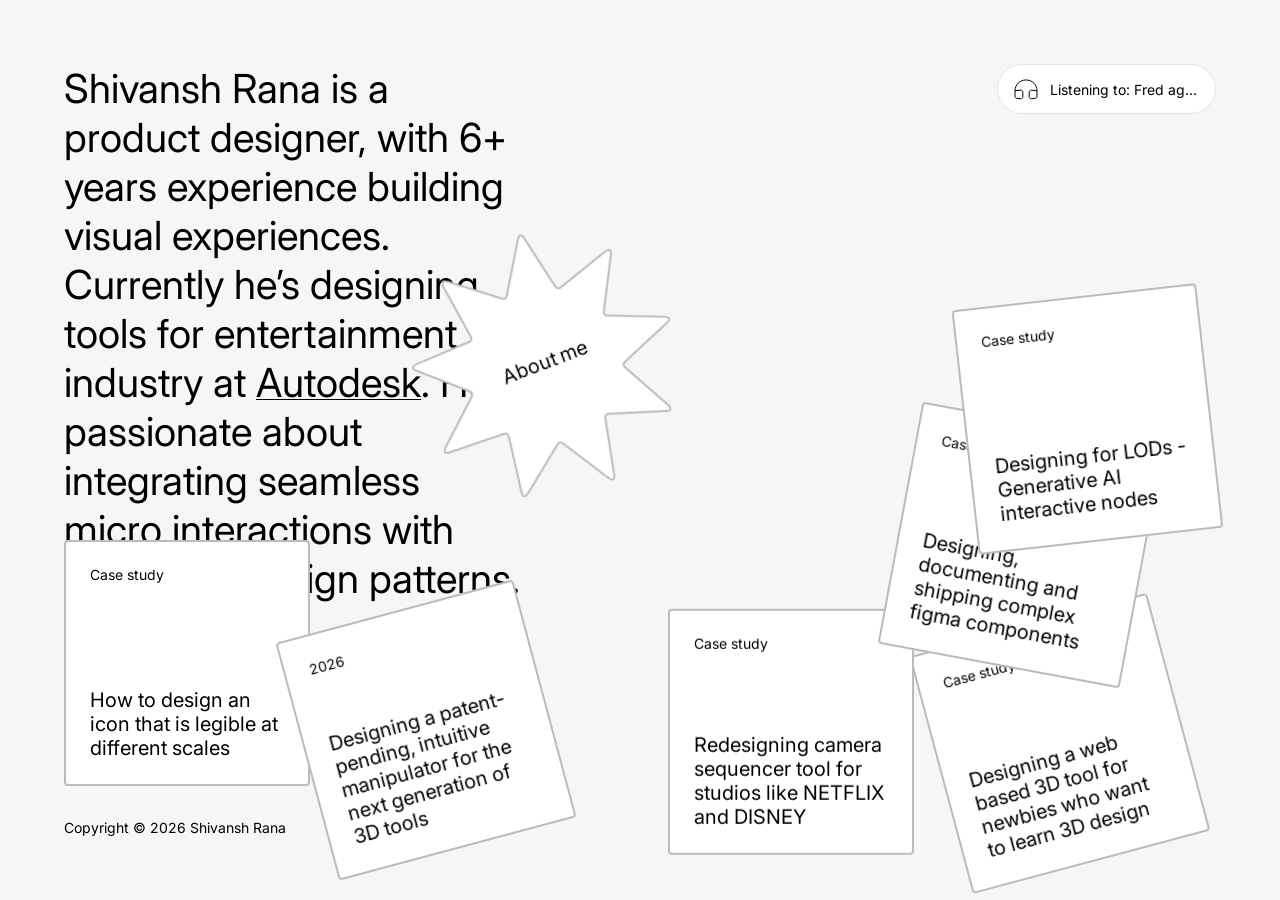
==== index.html @ cd36c35f "Fix About star sticky position and edge clipping on mobile Lock the star at its current coords for t" ====
<!doctype html>
<html lang="en">
  <head>
    <meta charset="UTF-8" />
    <meta
      name="viewport"
      content="width=device-width, initial-scale=1.0, viewport-fit=cover"
    />
    <title>Portfolio</title>
    <link rel="preconnect" href="https://fonts.googleapis.com" />
    <link rel="preconnect" href="https://fonts.gstatic.com" crossorigin />
    <link
      href="https://fonts.googleapis.com/css2?family=Inter:wght@400;500;600;700&display=swap"
      rel="stylesheet"
    />
    <link rel="stylesheet" href="./styles.css?v=103" />
    <link rel="stylesheet" href="./detail.css?v=133" />
    <link rel="stylesheet" href="./about.css?v=97" />
    <script type="importmap">
      {
        "imports": {
          "three": "https://unpkg.com/three@0.170.0/build/three.module.js",
          "three/addons/": "https://unpkg.com/three@0.170.0/examples/jsm/"
        }
      }
    </script>
  </head>
  <body>
    <header
      class="detail__mini-title"
      id="about-mini-title"
      hidden
      aria-hidden="true"
    >
      <div class="detail__mini-title__inner">
        <div class="detail__mini-title__content">
          <div class="detail__header-row">
            <a href="./index.html" class="detail__back" aria-label="Back to portfolio">
              <span class="detail__back-circle" aria-hidden="true"></span>
              <span class="detail__back-arrow" aria-hidden="true">
                <svg
                  width="44"
                  height="44"
                  viewBox="0 0 44 44"
                  fill="none"
                  xmlns="http://www.w3.org/2000/svg"
                  focusable="false"
                >
                  <path
                    d="M35 34H33V12.4141L10.707 34.707L9.29297 33.293L31.5859 11H10V9H35V34Z"
                    fill="currentColor"
                  />
                </svg>
              </span>
            </a>
            <p class="detail__mini-title-text" id="about-mini-title-text">
              Currently dealing with a Boston Terrier • Religiously playing Elden Ring • Trying
              to get jacked • Cooking food and listening to sh*t ton of Fred Again and again and
              again • Recently got off the market 💍 :)
            </p>
          </div>
          <hr class="detail__header-rule" aria-hidden="true" />
        </div>
      </div>
    </header>

    <main class="stage" aria-label="Portfolio landing">
      <div class="scene" data-scale="1">
        <div class="now-playing-pill" aria-label="Listening to Fred again">
          <img
            class="now-playing-pill__icon"
            src="./assets/headphones.svg"
            alt=""
            width="32"
            height="32"
            draggable="false"
          />
          <span class="now-playing-pill__label">Listening to: Fred again</span>
        </div>

        <p class="intro">
          Shivansh Rana is a product designer, with 6+ years experience building visual experiences.
          Currently he’s designing tools for entertainment industry at
          <a href="https://www.autodesk.com" target="_blank" rel="noreferrer">Autodesk</a>. He’s
          passionate about integrating seamless micro interactions with traditional design patterns.
        </p>

        <section class="cards" aria-label="Highlights">
          <article
            class="card card--education sticky"
            data-x="64"
            data-y="540"
            data-mobile-x="10"
            data-mobile-y="478"
            data-stack-z="24"
            data-rot="0"
            tabindex="0"
            role="group"
            aria-label="Sticky note: How to design an icon that is legible at different scales"
          >
            <a class="sticky-badge" href="./detail.html?tile=education" aria-label="Open project detail">
              <span class="sticky-badge__circle">
                <svg
                  class="sticky-badge__icon"
                  width="44"
                  height="44"
                  viewBox="0 0 44 44"
                  fill="none"
                  xmlns="http://www.w3.org/2000/svg"
                  aria-hidden="true"
                  focusable="false"
                >
                  <path
                    d="M35 34H33V12.4141L10.707 34.707L9.29297 33.293L31.5859 11H10V9H35V34Z"
                    fill="currentColor"
                  />
                </svg>
              </span>
            </a>
            <p class="card__kicker">Case study</p>
            <h2 class="card__title">How to design an icon that is legible at different scales</h2>
          </article>

          <article
            class="card card--case-tilt sticky"
            data-x="303"
            data-y="607"
            data-mobile-x="208"
            data-mobile-y="255"
            data-stack-z="45"
            data-rot="-15"
            tabindex="0"
            role="group"
            aria-label="Sticky note: Designing a patent-pending, intuitive manipulator for the next generation of 3D tools"
          >
            <a class="sticky-badge" href="./detail.html?tile=case-tilt" aria-label="Open project detail">
              <span class="sticky-badge__circle">
                <svg
                  class="sticky-badge__icon"
                  width="44"
                  height="44"
                  viewBox="0 0 44 44"
                  fill="none"
                  xmlns="http://www.w3.org/2000/svg"
                  aria-hidden="true"
                  focusable="false"
                >
                  <path
                    d="M35 34H33V12.4141L10.707 34.707L9.29297 33.293L31.5859 11H10V9H35V34Z"
                    fill="currentColor"
                  />
                </svg>
              </span>
            </a>
            <p class="card__kicker">2026</p>
            <h2 class="card__title">Designing a patent-pending, intuitive manipulator for the next generation of 3D tools</h2>
          </article>

          <article
            class="card card--case sticky"
            data-x="668"
            data-y="645"
            data-mobile-x="155"
            data-mobile-y="548"
            data-stack-z="22"
            data-rot="0"
            tabindex="0"
            role="group"
            aria-label="Sticky note: Redesigning camera sequencer tool for studios like NETFLIX and DISNEY"
          >
            <a class="sticky-badge" href="./detail.html?tile=case" aria-label="Open project detail">
              <span class="sticky-badge__circle">
                <svg
                  class="sticky-badge__icon"
                  width="44"
                  height="44"
                  viewBox="0 0 44 44"
                  fill="none"
                  xmlns="http://www.w3.org/2000/svg"
                  aria-hidden="true"
                  focusable="false"
                >
                  <path
                    d="M35 34H33V12.4141L10.707 34.707L9.29297 33.293L31.5859 11H10V9H35V34Z"
                    fill="currentColor"
                  />
                </svg>
              </span>
            </a>
            <p class="card__kicker">Case study</p>
            <h2 class="card__title">Redesigning camera sequencer tool for studios like NETFLIX and DISNEY</h2>
          </article>

          <article
            class="card card--college sticky"
            data-x="898"
            data-y="422"
            data-mobile-x="6"
            data-mobile-y="168"
            data-stack-z="28"
            data-rot="10.53"
            tabindex="0"
            role="group"
            aria-label="Sticky note: Designing, documenting and shipping complex figma components"
          >
            <a class="sticky-badge" href="./detail.html?tile=college" aria-label="Open project detail">
              <span class="sticky-badge__circle">
                <svg
                  class="sticky-badge__icon"
                  width="44"
                  height="44"
                  viewBox="0 0 44 44"
                  fill="none"
                  xmlns="http://www.w3.org/2000/svg"
                  aria-hidden="true"
                  focusable="false"
                >
                  <path
                    d="M35 34H33V12.4141L10.707 34.707L9.29297 33.293L31.5859 11H10V9H35V34Z"
                    fill="currentColor"
                  />
                </svg>
              </span>
            </a>
            <p class="card__kicker">Case study</p>
            <h2 class="card__title">Designing, documenting and shipping complex figma components</h2>
          </article>

          <article
            class="card card--passions sticky"
            data-x="1135"
            data-y="296"
            data-mobile-x="220"
            data-mobile-y="392"
            data-stack-z="32"
            data-rot="-6.4"
            tabindex="0"
            role="group"
            aria-label="Sticky note: Designing for LODs - Generative AI interactive nodes"
          >
            <a class="sticky-badge" href="./detail.html?tile=passions" aria-label="Open project detail">
              <span class="sticky-badge__circle">
                <svg
                  class="sticky-badge__icon"
                  width="44"
                  height="44"
                  viewBox="0 0 44 44"
                  fill="none"
                  xmlns="http://www.w3.org/2000/svg"
                  aria-hidden="true"
                  focusable="false"
                >
                  <path
                    d="M35 34H33V12.4141L10.707 34.707L9.29297 33.293L31.5859 11H10V9H35V34Z"
                    fill="currentColor"
                  />
                </svg>
              </span>
            </a>
            <p class="card__kicker">Case study</p>
            <h2 class="card__title">Designing for LODs - Generative AI interactive nodes</h2>
          </article>

          <div
            class="sticky sticky--star"
            data-x="407"
            data-y="224"
            data-mobile-x="135"
            data-mobile-y="515"
            data-stack-z="50"
            data-rot="-10.83"
            data-size="275"
            tabindex="0"
            role="group"
            aria-label="About me"
          >
            <div class="sticky-star__dog-stack" aria-hidden="true">
              <img
                class="sticky-star__dog sticky-star__dog--default"
                src="./assets/dog.png"
                alt=""
                width="120"
                height="301"
                draggable="false"
              />
              <img
                class="sticky-star__dog sticky-star__dog--smile"
                src="./assets/dog-smile.png"
                alt=""
                width="120"
                height="301"
                draggable="false"
              />
            </div>
            <svg
              class="sticky-star__shape"
              viewBox="0 0 276.077 271.883"
              fill="none"
              aria-hidden="true"
            >
              <path
                class="sticky-star__path"
                d="M134.331 11.841Q138.039 2.668 141.747 11.841L162.710 63.695Q164.374 67.812 168.295 65.728L217.685 39.480Q226.422 34.837 223.366 44.248L206.094 97.444Q204.723 101.668 209.066 102.592L263.772 114.232Q273.450 116.291 265.060 121.536L217.634 151.185Q213.869 153.539 216.602 157.039L251.027 201.120Q257.117 208.918 247.319 207.543L191.930 199.771Q187.533 199.154 187.377 203.592L185.413 259.488Q185.066 269.376 178.444 262.024L141.011 220.467Q138.039 217.168 135.067 220.467L97.633 262.024Q91.011 269.376 90.664 259.488L88.700 203.592Q88.544 199.154 84.147 199.771L28.758 207.543Q18.960 208.918 25.050 201.120L59.475 157.039Q62.208 153.539 58.443 151.185L11.017 121.536Q2.628 116.291 12.305 114.232L67.011 102.592Q71.355 101.668 69.983 97.444L52.711 44.248Q49.655 34.837 58.393 39.480L107.782 65.728Q111.703 67.812 113.367 63.695Z"
              />
            </svg>
            <p class="sticky-star__label">About me</p>
          </div>

          <article
            class="card card--instagram sticky"
            data-x="1035"
            data-y="701"
            data-mobile-x="18"
            data-mobile-y="618"
            data-stack-z="18"
            data-rot="-15"
            tabindex="0"
            role="group"
            aria-label="Sticky note: Designing a web based 3D tool for newbies who want to learn 3D design"
          >
            <a class="sticky-badge" href="./detail.html?tile=instagram" aria-label="Open project detail">
              <span class="sticky-badge__circle">
                <svg
                  class="sticky-badge__icon"
                  width="44"
                  height="44"
                  viewBox="0 0 44 44"
                  fill="none"
                  xmlns="http://www.w3.org/2000/svg"
                  aria-hidden="true"
                  focusable="false"
                >
                  <path
                    d="M35 34H33V12.4141L10.707 34.707L9.29297 33.293L31.5859 11H10V9H35V34Z"
                    fill="currentColor"
                  />
                </svg>
              </span>
            </a>
            <p class="card__kicker">Case study</p>
            <h2 class="card__title">Designing a web based 3D tool for newbies who want to learn 3D design</h2>
          </article>
        </section>

        <div class="patent-cube" aria-hidden="true">
          <div
            class="patent-cube__viewport"
            tabindex="-1"
            role="application"
            aria-label="3D preview: drag to orbit"
          >
            <div
              class="patent-cube__gltf"
              id="patent-cube-gltf"
              aria-hidden="true"
            ></div>
          </div>
        </div>

        <div class="about-page" hidden aria-hidden="true">
          <div class="detail__grey-bleed" aria-hidden="true"></div>
          <div class="detail__white-bleed" aria-hidden="true"></div>

          <div class="detail-stage">
            <div class="detail-layout">
              <div class="detail__left-spacer" aria-hidden="true"></div>
              <aside class="detail__left" aria-labelledby="about-title">
                <div class="detail__left-top">
                  <div class="detail__header-row">
                    <a href="./index.html" class="detail__back" aria-label="Back to portfolio">
                      <span class="detail__back-circle" aria-hidden="true"></span>
                      <span class="detail__back-arrow" aria-hidden="true">
                        <svg
                          width="44"
                          height="44"
                          viewBox="0 0 44 44"
                          fill="none"
                          xmlns="http://www.w3.org/2000/svg"
                          focusable="false"
                        >
                          <path
                            d="M35 34H33V12.4141L10.707 34.707L9.29297 33.293L31.5859 11H10V9H35V34Z"
                            fill="currentColor"
                          />
                        </svg>
                      </span>
                    </a>
                    <h1 class="detail__title" id="about-title">
                      Currently dealing with a Boston Terrier • Religiously playing Elden Ring •
                      Trying to get jacked • Cooking food and listening to sh*t ton of Fred Again and
                      again and again • Recently got off the market 💍 :)
                    </h1>
                  </div>
                  <p class="detail__meta" id="about-meta">About me</p>
                  <hr class="detail__header-rule" aria-hidden="true" />
                </div>
                <div class="detail__left-bottom">
                  <div class="detail__scroll-slot" id="about-scroll-slot">
                    <div
                      class="detail__scroll-level"
                      id="about-scroll-level"
                      role="progressbar"
                      aria-valuemin="0"
                      aria-valuemax="100"
                      aria-valuenow="100"
                      aria-label="How much content is left to scroll"
                    >
                      <div class="detail__scroll-track" id="about-scroll-track">
                        <div class="detail__scroll-shell">
                          <div class="detail__scroll-bar"></div>
                        </div>
                      </div>
                      <button
                        type="button"
                        class="detail__scroll-up"
                        id="about-scroll-up"
                        aria-label="Scroll up"
                        hidden
                      >
                        <span class="detail__scroll-up-icon" aria-hidden="true">
                          <svg
                            width="16"
                            height="16"
                            viewBox="0 0 16 16"
                            fill="none"
                            xmlns="http://www.w3.org/2000/svg"
                            focusable="false"
                          >
                            <path
                              d="M8 14V2M14 7L8 2L2 7"
                              stroke="currentColor"
                              stroke-width="1"
                            />
                          </svg>
                        </span>
                        <span class="detail__scroll-up-label">Scroll up</span>
                      </button>
                    </div>
                  </div>
                </div>
              </aside>
              <main class="detail__right">
                <figure
                  class="detail__figure about-page__hero about-page__collage-figure"
                  aria-label="Photo collage: Shivansh with a Boston Terrier, surrounded by gaming, fitness, food, and music"
                >
                  <div class="about-page__hero-stage about-page__collage" aria-hidden="true">
                    <div class="about-page__hero-layers about-page__collage-group">
                      <img
                        class="about-page__photo"
                        src="./assets/me.png"
                        alt=""
                        width="411"
                        height="436"
                        draggable="false"
                      />
                      <img
                        class="about-page__controller"
                        src="./assets/controller.png"
                        alt=""
                        width="125"
                        height="88"
                        draggable="false"
                      />
                      <img
                        class="about-page__elden"
                        src="./assets/elden-ring.png"
                        alt=""
                        width="326"
                        height="433"
                        draggable="false"
                      />
                      <img
                        class="about-page__food"
                        src="./assets/food.png"
                        alt=""
                        width="378"
                        height="504"
                        draggable="false"
                      />
                      <img
                        class="about-page__dumbbells"
                        src="./assets/dumbells.png"
                        alt=""
                        width="185"
                        height="209"
                        draggable="false"
                      />
                      <img
                        class="about-page__spotify"
                        src="./assets/spotify.png"
                        alt=""
                        width="245"
                        height="245"
                        draggable="false"
                      />
                    </div>
                  </div>
                </figure>

                <figure class="detail__figure about-page__image-2">
                  <picture>
                    <source
                      type="image/webp"
                      srcset="
                        ./assets/about/image-2@4x.webp 3356w,
                        ./assets/about/image-2.webp 839w
                      "
                      sizes="(max-width: 900px) calc(100vw - 48px), calc((100vw - var(--detail-left-w, 473px) - 128px) * var(--detail-scale, 1))"
                    />
                    <img
                      src="./assets/about/image-2.png"
                      srcset="
                        ./assets/about/image-2@4x.png 3356w,
                        ./assets/about/image-2.png 839w
                      "
                      sizes="(max-width: 900px) calc(100vw - 48px), calc((100vw - var(--detail-left-w, 473px) - 128px) * var(--detail-scale, 1))"
                      width="839"
                      height="839"
                      alt="TROP website design case study mockups showing hero and product sections"
                      loading="lazy"
                      decoding="async"
                      draggable="false"
                    />
                  </picture>
                </figure>

                <figure class="detail__figure about-page__image-3">
                  <picture>
                    <source
                      type="image/webp"
                      srcset="
                        ./assets/about/image-3@4x.webp 3356w,
                        ./assets/about/image-3.webp 839w
                      "
                      sizes="(max-width: 900px) calc(100vw - 48px), calc((100vw - var(--detail-left-w, 473px) - 128px) * var(--detail-scale, 1))"
                    />
                    <img
                      src="./assets/about/image-3.png"
                      srcset="
                        ./assets/about/image-3@4x.png 3356w,
                        ./assets/about/image-3.png 839w
                      "
                      sizes="(max-width: 900px) calc(100vw - 48px), calc((100vw - var(--detail-left-w, 473px) - 128px) * var(--detail-scale, 1))"
                      width="839"
                      height="481"
                      alt="Case study mockups showing a product website hero and illustrated brand section"
                      loading="lazy"
                      decoding="async"
                      draggable="false"
                    />
                  </picture>
                </figure>

                <figure class="detail__figure about-page__image-4">
                  <picture>
                    <source
                      type="image/webp"
                      srcset="
                        ./assets/about/image-4@4x.webp 3356w,
                        ./assets/about/image-4.webp 839w
                      "
                      sizes="(max-width: 900px) calc(100vw - 48px), calc((100vw - var(--detail-left-w, 473px) - 128px) * var(--detail-scale, 1))"
                    />
                    <img
                      src="./assets/about/image-4.png"
                      srcset="
                        ./assets/about/image-4@4x.png 3356w,
                        ./assets/about/image-4.png 839w
                      "
                      sizes="(max-width: 900px) calc(100vw - 48px), calc((100vw - var(--detail-left-w, 473px) - 128px) * var(--detail-scale, 1))"
                      width="839"
                      height="702"
                      alt="Case study mockups showing character design explorations and interactive UI tiles"
                      loading="lazy"
                      decoding="async"
                      draggable="false"
                    />
                  </picture>
                </figure>

                <figure class="detail__figure about-page__image-5">
                  <picture>
                    <source
                      type="image/webp"
                      srcset="
                        ./assets/about/image-5@4x.webp 3356w,
                        ./assets/about/image-5.webp 839w
                      "
                      sizes="(max-width: 900px) calc(100vw - 48px), calc((100vw - var(--detail-left-w, 473px) - 128px) * var(--detail-scale, 1))"
                    />
                    <img
                      src="./assets/about/image-5.png"
                      srcset="
                        ./assets/about/image-5@4x.png 3356w,
                        ./assets/about/image-5.png 839w
                      "
                      sizes="(max-width: 900px) calc(100vw - 48px), calc((100vw - var(--detail-left-w, 473px) - 128px) * var(--detail-scale, 1))"
                      width="839"
                      height="806"
                      alt="Furniture e-commerce case study mockups showing mobile shopping flows and product detail screens"
                      loading="lazy"
                      decoding="async"
                      draggable="false"
                    />
                  </picture>
                </figure>

                <figure class="detail__figure about-page__image-6">
                  <picture>
                    <source
                      type="image/webp"
                      srcset="
                        ./assets/about/image-6@4x.webp 3356w,
                        ./assets/about/image-6.webp 839w
                      "
                      sizes="(max-width: 900px) calc(100vw - 48px), calc((100vw - var(--detail-left-w, 473px) - 128px) * var(--detail-scale, 1))"
                    />
                    <img
                      src="./assets/about/image-6.png"
                      srcset="
                        ./assets/about/image-6@4x.png 3356w,
                        ./assets/about/image-6.png 839w
                      "
                      sizes="(max-width: 900px) calc(100vw - 48px), calc((100vw - var(--detail-left-w, 473px) - 128px) * var(--detail-scale, 1))"
                      width="839"
                      height="877"
                      alt="Stock trading app case study mockup showing NVIDIA stock detail with chart and buy/sell actions"
                      loading="lazy"
                      decoding="async"
                      draggable="false"
                    />
                  </picture>
                </figure>

                <figure class="detail__figure about-page__image-7">
                  <picture>
                    <source
                      type="image/webp"
                      srcset="
                        ./assets/about/image-7@4x.webp 3344w,
                        ./assets/about/image-7.webp 836w
                      "
                      sizes="(max-width: 900px) calc(100vw - 48px), calc((100vw - var(--detail-left-w, 473px) - 128px) * var(--detail-scale, 1))"
                    />
                    <img
                      src="./assets/about/image-7.png"
                      srcset="
                        ./assets/about/image-7@4x.png 3344w,
                        ./assets/about/image-7.png 836w
                      "
                      sizes="(max-width: 900px) calc(100vw - 48px), calc((100vw - var(--detail-left-w, 473px) - 128px) * var(--detail-scale, 1))"
                      width="836"
                      height="392"
                      alt="Color picker UI explorations showing RGB and hue control panels on mobile"
                      loading="lazy"
                      decoding="async"
                      draggable="false"
                    />
                  </picture>
                </figure>

                <figure class="detail__figure about-page__image-8">
                  <picture>
                    <source
                      type="image/webp"
                      srcset="
                        ./assets/about/image-8@4x.webp 3364w,
                        ./assets/about/image-8.webp 841w
                      "
                      sizes="(max-width: 900px) calc(100vw - 48px), calc((100vw - var(--detail-left-w, 473px) - 128px) * var(--detail-scale, 1))"
                    />
                    <img
                      src="./assets/about/image-8.png"
                      srcset="
                        ./assets/about/image-8@4x.png 3364w,
                        ./assets/about/image-8.png 841w
                      "
                      sizes="(max-width: 900px) calc(100vw - 48px), calc((100vw - var(--detail-left-w, 473px) - 128px) * var(--detail-scale, 1))"
                      width="841"
                      height="827"
                      alt="Photograph of a person in a yellow jacket standing in a sunlit field"
                      loading="lazy"
                      decoding="async"
                      draggable="false"
                    />
                  </picture>
                </figure>

                <figure class="detail__figure about-page__image-9">
                  <picture>
                    <source
                      type="image/webp"
                      srcset="
                        ./assets/about/image-9@4x.webp 3356w,
                        ./assets/about/image-9.webp 839w
                      "
                      sizes="(max-width: 900px) calc(100vw - 48px), calc((100vw - var(--detail-left-w, 473px) - 128px) * var(--detail-scale, 1))"
                    />
                    <img
                      src="./assets/about/image-9.png"
                      srcset="
                        ./assets/about/image-9@4x.png 3356w,
                        ./assets/about/image-9.png 839w
                      "
                      sizes="(max-width: 900px) calc(100vw - 48px), calc((100vw - var(--detail-left-w, 473px) - 128px) * var(--detail-scale, 1))"
                      width="839"
                      height="805"
                      alt="Peach brand mobile app case study mockup showing product storytelling and variety cards"
                      loading="lazy"
                      decoding="async"
                      draggable="false"
                    />
                  </picture>
                </figure>

                <figure class="detail__figure about-page__image-10">
                  <picture>
                    <source
                      type="image/webp"
                      srcset="
                        ./assets/about/image-10@4x.webp 3304w,
                        ./assets/about/image-10.webp 826w
                      "
                      sizes="(max-width: 900px) calc(100vw - 48px), calc((100vw - var(--detail-left-w, 473px) - 128px) * var(--detail-scale, 1))"
                    />
                    <img
                      src="./assets/about/image-10.png"
                      srcset="
                        ./assets/about/image-10@4x.png 3304w,
                        ./assets/about/image-10.png 826w
                      "
                      sizes="(max-width: 900px) calc(100vw - 48px), calc((100vw - var(--detail-left-w, 473px) - 128px) * var(--detail-scale, 1))"
                      width="826"
                      height="1119"
                      alt="Mobile app case study mockups showing onboarding screens and UI component explorations"
                      loading="lazy"
                      decoding="async"
                      draggable="false"
                    />
                  </picture>
                </figure>

                <figure class="detail__figure about-page__image-11">
                  <picture>
                    <source
                      type="image/webp"
                      srcset="
                        ./assets/about/image-11@4x.webp 3356w,
                        ./assets/about/image-11.webp 839w
                      "
                      sizes="(max-width: 900px) calc(100vw - 48px), calc((100vw - var(--detail-left-w, 473px) - 128px) * var(--detail-scale, 1))"
                    />
                    <img
                      src="./assets/about/image-11.png"
                      srcset="
                        ./assets/about/image-11@4x.png 3356w,
                        ./assets/about/image-11.png 839w
                      "
                      sizes="(max-width: 900px) calc(100vw - 48px), calc((100vw - var(--detail-left-w, 473px) - 128px) * var(--detail-scale, 1))"
                      width="839"
                      height="747"
                      alt="NASA-themed case study mockup showing mission branding and spacecraft illustration"
                      loading="lazy"
                      decoding="async"
                      draggable="false"
                    />
                  </picture>
                </figure>
              </main>
            </div>
          </div>
        </div>

        <footer class="footer">Copyright © 2026 Shivansh Rana</footer>
      </div>
    </main>
    <script src="./cursor.js?v=63" defer></script>
    <script src="./scene-scale.js?v=63" defer></script>
    <script src="./sticky-notes.js?v=92" defer></script>
    <script src="./detail-scale.js?v=23" defer></script>
    <script src="./detail.js?v=52" defer></script>
    <script src="./detail-nav.js?v=66" defer></script>
    <script src="./sticky-theme.js?v=90" defer></script>
    <script src="./patent-cube.js?v=63" defer></script>
    <script type="module" src="./patent-gltf-embed.js?v=63"></script>
    <script src="./live-reload.js?v=64" defer></script>
  </body>
</html>
---- styles.css ----
:root {
  --bg: #f6f6f6;
  --text: #000000;
  --border: #000000;
  --note: #ffffff;
  --sticky-surface: #ffffff;
  --sticky-ink: #000000;
  --sticky-border: #bbbbbb;

  --sticky-hover-surface: #0d0d0d;
  --sticky-hover-ink: #ffffff;
  --sticky-hover-border: #ffffff;

  --sticky-selected-surface: #ffffff;
  --sticky-selected-ink: #000000;
  --sticky-selected-border: #000000;

  --font: "Inter", system-ui, -apple-system, Segoe UI, Roboto, Helvetica, Arial, sans-serif;

  --page-pad-start: max(64px, env(safe-area-inset-left, 0px));
  --page-pad-top: max(64px, env(safe-area-inset-top, 0px));
  --page-pad-end: max(64px, env(safe-area-inset-right, 0px));
  --page-pad-bottom: max(64px, env(safe-area-inset-bottom, 0px));
}

*,
*::before,
*::after {
  box-sizing: border-box;
}

html,
body {
  height: 100%;
  max-height: 100dvh;
  overscroll-behavior: none;
}

html {
  overflow: hidden;
  background-color: var(--bg, #f6f6f6);
}

body {
  margin: 0;
  background: var(--bg);
  color: var(--text);
  font-family: var(--font);
  overflow: hidden;
}

body.theme-dark {
  --bg: #0d0d0d;
  --text: #ffffff;
}

body.about-view.theme-focus-light:has(.about-page:not([hidden])) {
  --bg: #ffffff;
  --text: #000000;
}

@media (max-width: 900px) {
  html:not(.about-view):has(.about-page),
  body:not(.about-view):has(.about-page) {
    background-color: #f6f6f6;
    --bg: #f6f6f6;
  }

  body:not(.about-view):not(.theme-dark) .stage,
  body:not(.about-view):not(.theme-dark) .scene {
    background-color: #f6f6f6;
  }
}

body.theme-dark a {
  color: #ffffff;
}

a {
  color: inherit;
  text-decoration: underline;
  text-decoration-thickness: 1px;
  text-underline-offset: 2px;
}

/*
 * Inline copy links — hover / keyboard: black field wipes in, text turns white.
 * Scoped so sticky tiles (.sticky-badge) and the detail back control stay untouched.
 */
.intro a:not(.sticky-badge):not(.detail__back),
.detail__lede a:not(.sticky-badge):not(.detail__back),
.detail__body a:not(.sticky-badge):not(.detail__back),
.footer a:not(.sticky-badge):not(.detail__back),
.gltf-viewer-page__back a {
  box-decoration-break: clone;
  -webkit-box-decoration-break: clone;
  padding: 0.12em 0.22em;
  margin: -0.12em -0.22em;
  border-radius: 2px;
  color: inherit;
  text-decoration: underline;
  text-decoration-thickness: 1px;
  text-underline-offset: 2px;
  background-image: linear-gradient(to right, #0d0d0d, #0d0d0d);
  background-repeat: no-repeat;
  background-position: 0 50%;
  background-size: 0% 100%;
  transition:
    background-size 0.34s cubic-bezier(0.22, 1, 0.32, 1),
    color 0.22s ease,
    text-decoration-color 0.22s ease;
}

@media (hover: hover) {
  .intro a:not(.sticky-badge):not(.detail__back):hover,
  .detail__lede a:not(.sticky-badge):not(.detail__back):hover,
  .detail__body a:not(.sticky-badge):not(.detail__back):hover,
  .footer a:not(.sticky-badge):not(.detail__back):hover,
  .gltf-viewer-page__back a:hover {
    background-size: 100% 100%;
    color: #ffffff;
    text-decoration-color: transparent;
  }
}

.intro a:not(.sticky-badge):not(.detail__back):focus-visible,
.detail__lede a:not(.sticky-badge):not(.detail__back):focus-visible,
.detail__body a:not(.sticky-badge):not(.detail__back):focus-visible,
.footer a:not(.sticky-badge):not(.detail__back):focus-visible,
.gltf-viewer-page__back a:focus-visible {
  background-size: 100% 100%;
  color: #ffffff;
  text-decoration-color: transparent;
  outline: 2px solid #ffffff;
  outline-offset: 2px;
}

/*
 * Dark canvas (body.theme-dark): wipe uses white fill; hover/focus use black text.
 * Scoped to intro/footer on the black landing — detail copy stays on white rails.
 */
body.theme-dark .intro a:not(.sticky-badge):not(.detail__back),
body.theme-dark .footer a:not(.sticky-badge):not(.detail__back) {
  background-image: linear-gradient(to right, #ffffff, #ffffff);
}

@media (hover: hover) {
  body.theme-dark .intro a:not(.sticky-badge):not(.detail__back):hover,
  body.theme-dark .footer a:not(.sticky-badge):not(.detail__back):hover {
    color: #000000;
    text-decoration-color: transparent;
  }
}

body.theme-dark .intro a:not(.sticky-badge):not(.detail__back):focus-visible,
body.theme-dark .footer a:not(.sticky-badge):not(.detail__back):focus-visible {
  color: #000000;
  text-decoration-color: transparent;
  outline: 2px solid #000000;
  outline-offset: 2px;
}

@media (prefers-reduced-motion: reduce) {
  .intro a:not(.sticky-badge):not(.detail__back),
  .detail__lede a:not(.sticky-badge):not(.detail__back),
  .detail__body a:not(.sticky-badge):not(.detail__back),
  .footer a:not(.sticky-badge):not(.detail__back),
  .gltf-viewer-page__back a {
    transition-duration: 0.01ms;
  }
}

/* Custom circular cursor + damped follow — cursor.js (fine pointers only). */
body.has-custom-cursor,
body.has-custom-cursor * {
  cursor: none !important;
}

.cursor-ring {
  position: fixed;
  left: 0;
  top: 0;
  width: 28px;
  height: 28px;
  box-sizing: border-box;
  border: 1px solid #0d0d0d;
  border-radius: 50%;
  pointer-events: none;
  z-index: 2147483647;
  opacity: 0;
  transition:
    opacity 0.15s ease,
    border-color 0.12s ease;
  will-change: transform;
}

.cursor-ring.cursor-ring--visible {
  opacity: 1;
}

/* Light ring on dark surfaces — toggled from cursor.js (luminance sampling). */
.cursor-ring.cursor-ring--light {
  border-color: #ffffff;
}

.stage {
  position: relative;
  width: 100%;
  height: 100vh;
  height: 100dvh;
  max-height: 100dvh;
  overflow: hidden;
  display: flex;
  align-items: flex-start;
  justify-content: flex-start;
}

.now-playing-pill {
  position: absolute;
  top: var(--page-pad-top);
  right: var(--page-pad-start);
  left: auto;
  z-index: 150;
  display: inline-flex;
  align-items: center;
  gap: 8px;
  box-sizing: border-box;
  min-height: 48px;
  max-width: min(calc(100% - (var(--page-pad-start) * 2)), 219px);
  padding: 8px 12px;
  border: 1px solid rgba(0, 0, 0, 0.1);
  border-radius: 43px;
  background: #ffffff;
  color: #000000;
  font-family: var(--font);
  font-size: 14px;
  font-weight: 400;
  line-height: normal;
  white-space: nowrap;
  pointer-events: none;
}

.now-playing-pill__icon {
  flex: 0 0 32px;
  width: 32px;
  height: 32px;
  display: block;
}

.now-playing-pill__label {
  flex: 1 1 auto;
  min-width: 0;
  overflow: hidden;
  text-overflow: ellipsis;
}

.scene {
  position: relative;
  width: 100%;
  height: 100%;
  transform: translate(var(--scene-translate-x, 0px), var(--scene-translate-y, 0px))
    scale(var(--scene-scale, 1));
  /* Keeps the Figma artboard + scene-scale zoom centered on large displays (not pinned to top-left). */
  transform-origin: center center;
  will-change: transform;
}

@media (min-width: 1440px) and (min-height: 1024px) {
  .stage {
    justify-content: center;
    align-items: center;
  }

  .scene {
    width: 1440px;
    height: 1024px;
    flex: 0 0 auto;
  }
}

.cards {
  position: relative;
  /* Above patent cube (4), intro, footer — sticky pile stays on top of the scene */
  z-index: 100;
  width: 100%;
  height: 100%;
  /* Let clicks pass through empty areas so the cube (and intro) stay usable; cards opt back in below */
  pointer-events: none;
}

/*
 * Patent preview — GLB from assets/models/cube.glb (Three.js in patent-cube__gltf).
 * Shown when case-tilt sticky is selected (.scene--patent-cube-active).
 */
.patent-cube {
  position: absolute;
  left: 0;
  right: 0;
  top: 0;
  z-index: 4;
  width: 100%;
  height: 60vh;
  height: 60dvh;
  margin: 0;
  padding: 0;
  display: flex;
  align-items: stretch;
  justify-content: stretch;
  pointer-events: none;
  opacity: 0;
  visibility: hidden;
  transition:
    opacity 280ms ease,
    visibility 280ms ease;
}

body.theme-dark .scene.scene--patent-cube-active .patent-cube {
  opacity: 1;
  visibility: visible;
}

.patent-cube__viewport {
  position: relative;
  width: 100%;
  height: 100%;
  flex-shrink: 0;
  touch-action: none;
  cursor: grab;
  outline: none;
  border-radius: 12px;
  overflow: hidden;
  isolation: isolate;
  background: var(--bg);
}

/*
 * Fade the 3D canvas at the interactive frame edge so grid lines never hard-clip inside the viewport.
 */
.patent-cube__gltf {
  position: absolute;
  inset: 0;
  z-index: 1;
  overflow: hidden;
  pointer-events: auto;
  touch-action: none;
  -webkit-mask-image:
    linear-gradient(to right, transparent 0%, #000 13%, #000 87%, transparent 100%),
    linear-gradient(to bottom, transparent 0%, #000 13%, #000 87%, transparent 100%);
  -webkit-mask-composite: source-in;
  mask-image:
    linear-gradient(to right, transparent 0%, #000 13%, #000 87%, transparent 100%),
    linear-gradient(to bottom, transparent 0%, #000 13%, #000 87%, transparent 100%);
  mask-composite: intersect;
}

/* Corner feather on the frame (matches rounded clip + canvas background). */
.patent-cube__viewport::after {
  content: "";
  position: absolute;
  inset: 0;
  z-index: 2;
  pointer-events: none;
  border-radius: inherit;
  box-shadow: inset 0 0 36px 22px var(--bg);
}

body.theme-dark .scene.scene--patent-cube-active .patent-cube__viewport {
  pointer-events: auto;
}

.patent-cube__viewport:focus-visible {
  outline: 2px solid #ffffff;
  outline-offset: 4px;
}

@media (prefers-reduced-motion: reduce) {
  .patent-cube {
    transition-duration: 0.01ms;
  }
}

.intro {
  position: absolute;
  left: var(--page-pad-start);
  top: var(--page-pad-top);
  right: var(--page-pad-end);
  width: auto;
  max-width: 456px;
  margin: 0;
  font-size: 40px;
  line-height: normal;
  color: #000000;
}

/* Laptop / smaller screens: hero stays top-left with 32px inset. */
@media (max-width: 1160px) and (min-width: 641px) {
  .intro {
    max-width: min(456px, calc(100vw - (var(--page-pad-start) * 2)));
  }
}

.footer {
  position: absolute;
  left: var(--page-pad-start);
  bottom: var(--page-pad-bottom);
  z-index: 5;
  font-size: 14px;
  line-height: normal;
  white-space: nowrap;
}

.card {
  position: absolute;
  width: 246px;
  height: 246px;
  pointer-events: auto;
  background: var(--sticky-surface);
  color: var(--sticky-ink);
  border: 2px solid var(--sticky-border);
  border-radius: 4px;
  box-sizing: border-box;
  padding: 24px;
  display: flex;
  flex-direction: column;
  justify-content: space-between;
  overflow: visible;
  user-select: none;
  touch-action: none;
  cursor: grab;
  will-change: transform;
  transition:
    background-color 160ms ease,
    color 160ms ease,
    border-color 160ms ease;
}

.card:active {
  cursor: grabbing;
}

.card:focus-visible {
  outline: 2px solid currentColor;
  outline-offset: 3px;
}

.card.sticky--dragging {
  /* Intentionally no shadow while dragging to match the design. */
}

/* Arrow-in-circle above sticky when selected (see Figma node 10:426 — circle ~86px). */
.sticky-badge {
  position: absolute;
  left: 50%;
  bottom: 100%;
  /* Box fits rainbow layer + mint circle without clipping ring pixels */
  width: 92px;
  height: 92px;
  margin-bottom: 10px;
  display: flex;
  align-items: center;
  justify-content: center;
  pointer-events: auto;
  text-decoration: none;
  color: inherit;
  transform: translateX(-50%) translateY(22px) scale(0.38);
  transform-origin: 50% 100%;
  opacity: 0;
  visibility: hidden;
  overflow: visible;
  transition:
    transform 420ms cubic-bezier(0.33, 1.06, 0.44, 1),
    opacity 280ms ease;
  z-index: 2;
  isolation: isolate;
}

.sticky.is-selected .sticky-badge {
  transform: translateX(-50%) translateY(0) scale(1);
  opacity: 1;
  visibility: visible;
  transition:
    transform 420ms cubic-bezier(0.33, 1.06, 0.44, 1),
    opacity 240ms ease 45ms;
}

/*
 * Rainbow ring — fallback: no CSS masks (they vanish in some environments).
 * ::before = full conic disk (92px → r=46); ::after = solid var(--bg) disk 88px (r=44) hides rainbow inside r=44.
 * Mint circle r=43 covers centre; 43–44 reads as canvas (“gap”); stroke visible 44–46 (~2px).
 * https://www.figma.com/design/AzsPDKM5dJw3QhVHMA8Qod/P?node-id=28-58
 */
.sticky.is-selected .sticky-badge::before {
  content: "";
  position: absolute;
  left: 50%;
  top: 50%;
  width: 92px;
  height: 92px;
  margin: 0;
  border-radius: 50%;
  pointer-events: none;
  z-index: 0;
  transform: translate(-50%, -50%);
  transform-origin: center center;
  background: conic-gradient(
    from -90deg at center,
    #42e8ff 0deg,
    #5f7bff 26deg,
    #9d7dff 52deg,
    #ec4899 78deg,
    #ff4757 102deg,
    #ff5724 126deg,
    #ffb020 150deg,
    #fff176 172deg,
    #c8e868 192deg,
    #78c058 208deg,
    #52c49a 220deg,
    #44c8ce 232deg,
    #4cb8ee 244deg,
    #5ca6fc 256deg,
    #6894fc 268deg,
    #6e7cf4 280deg,
    #6058d4 292deg,
    #4a2c78 302deg,
    #5f7bff 314deg,
    #42e8ff 360deg
  );
  animation: sticky-badge-rainbow-ring-spin 9s linear infinite;
}

/* Covers rainbow for r ≤ 44px so only the outer band shows; 43–44px reads as gap vs mint (r=43). */
.sticky.is-selected .sticky-badge::after {
  content: "";
  position: absolute;
  left: 50%;
  top: 50%;
  width: 88px;
  height: 88px;
  margin: 0;
  transform: translate(-50%, -50%);
  border-radius: 50%;
  pointer-events: none;
  z-index: 0;
  background: var(--bg);
}

@keyframes sticky-badge-rainbow-ring-spin {
  to {
    transform: translate(-50%, -50%) rotate(360deg);
  }
}

@media (prefers-reduced-motion: reduce) {
  .sticky-badge,
  .sticky.is-selected .sticky-badge {
    transition-duration: 0.01ms;
    transition-delay: 0s;
  }

  .sticky.is-selected .sticky-badge::before {
    animation: none;
    transform: translate(-50%, -50%);
  }

  .sticky.is-selected .sticky-badge::after {
    transform: translate(-50%, -50%);
  }
}

.sticky-badge__circle {
  box-sizing: border-box;
  display: flex;
  align-items: center;
  justify-content: center;
  width: 86px;
  height: 86px;
  border-radius: 50%;
  flex-shrink: 0;
  position: relative;
  z-index: 1;
}

/* Same text colour as the sticky title/kicker (card already sets `color` when selected). */
.sticky.is-selected .sticky-badge__circle,
.sticky.is-selected .sticky-badge__icon {
  color: inherit;
}

/* Inline SVG from assets/arrow.svg — fill uses currentColor (same as sticky text). */
.sticky-badge__icon {
  display: block;
  width: 44px;
  height: 44px;
  flex-shrink: 0;
}

.card.sticky.is-selected .sticky-badge__circle {
  background-color: transparent;
}

.card.sticky.is-selected .sticky-badge {
  color: #ffffff;
}

.card__kicker {
  margin: 0;
  font-size: 14px;
  line-height: normal;
  flex-shrink: 0;
}

.card__title {
  margin: 0;
  font-size: 20px;
  line-height: 1.2;
  font-weight: 400;
  flex-shrink: 1;
  min-height: 0;
}

.sticky--star {
  position: absolute;
  left: 0;
  top: 0;
  width: 275px;
  height: 275px;
  padding: 0;
  background: transparent;
  border: none;
  color: #000000;
  pointer-events: auto;
  touch-action: none;
  user-select: none;
  will-change: transform;
  overflow: visible;
  cursor: grab;
}

.sticky--star.sticky--dragging {
  cursor: grabbing;
}

.sticky--star:focus-visible {
  outline: 2px solid currentColor;
  outline-offset: 3px;
}

.sticky-star__dog-stack {
  position: absolute;
  top: -110px;
  right: -20px;
  left: auto;
  z-index: 2;
  width: 120px;
  height: 301px;
  pointer-events: none;
  opacity: 0;
  transform: translate(12px, -12px);
  transform-origin: top right;
  transition:
    opacity 320ms cubic-bezier(0.33, 1, 0.44, 1),
    transform 420ms cubic-bezier(0.33, 1.06, 0.44, 1);
}

.sticky-star__dog {
  position: absolute;
  inset: 0;
  width: 100%;
  height: 100%;
  object-fit: contain;
  object-position: right top;
  pointer-events: none;
  user-select: none;
  -webkit-user-drag: none;
  transition: none;
}

.sticky-star__dog--default {
  opacity: 1;
}

.sticky-star__dog--smile {
  opacity: 0;
}

.sticky-star__shape {
  position: relative;
  z-index: 1;
  display: block;
  width: 100%;
  height: 100%;
  pointer-events: auto;
  user-select: none;
}

.sticky-star__path {
  fill: #ffffff;
  stroke: var(--sticky-border);
  stroke-width: 2;
  stroke-linejoin: round;
  stroke-linecap: round;
  pointer-events: auto;
  cursor: inherit;
  touch-action: none;
  transition:
    fill 280ms ease,
    stroke 280ms ease;
}

.sticky-star__path:active,
.sticky--star.sticky--dragging .sticky-star__path {
  cursor: inherit;
}

.sticky-star__label {
  position: absolute;
  left: 50%;
  top: 50%;
  z-index: 3;
  margin: 0;
  font-size: 20px;
  font-weight: 400;
  line-height: 1.2;
  text-align: center;
  white-space: nowrap;
  pointer-events: none;
  transform: translate(-50%, -50%) rotate(-10deg);
}

.sticky--star.is-selected .sticky-star__path {
  fill: #ffe566;
  stroke: #000000;
}

@media (hover: hover) {
  .sticky--star.is-selected:hover .sticky-star__path,
  .sticky--star.is-selected:focus-visible .sticky-star__path,
  .sticky--star.is-selected.sticky--dragging .sticky-star__path {
    fill: #ffffff;
  }
}

.sticky--star.is-selected {
  color: var(--sticky-selected-ink);
}

.sticky--star.is-selected:focus-visible {
  outline-color: var(--sticky-selected-ink);
}

.sticky--star.sticky--dragging .sticky-star__dog-stack {
  opacity: 1;
  transform: translate(0, 0);
}

.sticky--star.sticky--dragging .sticky-star__dog--default {
  opacity: 0;
}

.sticky--star.sticky--dragging .sticky-star__dog--smile {
  opacity: 1;
}

@media (prefers-reduced-motion: reduce) {
  .sticky-star__dog-stack {
    transition-duration: 0.01ms;
  }

  .sticky-star__path {
    transition-duration: 0.01ms;
  }
}

/*
 * Focus canvas = a sticky is selected (see sticky-theme.js).
 * theme-dark: black field · theme-focus-light / about-view: about detail layout.
 */
body.theme-dark .intro,
body.about-view.theme-focus-light .intro {
  opacity: 0;
  visibility: hidden;
  pointer-events: none;
  transition: none;
}

body.theme-dark .cards .sticky:not(.is-selected),
body.about-view.theme-focus-light .cards .sticky:not(.is-selected) {
  opacity: 0;
  visibility: hidden;
  pointer-events: none;
  transition:
    opacity 240ms ease,
    visibility 240ms ease;
}

@media (prefers-reduced-motion: reduce) {
  body.theme-dark .cards .sticky:not(.is-selected),
  body.about-view.theme-focus-light .cards .sticky:not(.is-selected) {
    transition-duration: 0.01ms;
  }
}

@media (hover: hover) {
  /* Hover preview: all stickies share the same dark treatment. */
  .sticky:not(.sticky--star):hover:not(.is-selected) {
    background: var(--sticky-hover-surface);
    color: var(--sticky-hover-ink);
    border-color: var(--sticky-hover-border);
  }

  /*
   * Dark canvas (sticky selected): unselected notes are black-on-black at rest.
   * On hover, invert to white tile / black type so they read clearly.
   */
  body.theme-dark .sticky:not(.sticky--star):hover:not(.is-selected) {
    background: #ffffff;
    color: #000000;
    border-color: #000000;
  }
}

/* Keyboard parity when canvas is dark */
body.theme-dark .sticky:not(.sticky--star):focus-visible:not(.is-selected) {
  background: #ffffff;
  color: #000000;
  border-color: #000000;
}

body.theme-dark .sticky:not(.sticky--star):not(:hover):not(:focus-visible):not(.is-selected) {
  background: var(--sticky-hover-surface);
  color: var(--sticky-hover-ink);
  border-color: var(--sticky-hover-border);
}

/* Selected tile — white on black canvas (minimal). */
.card.sticky.is-selected {
  background: var(--sticky-selected-surface);
  color: var(--sticky-selected-ink);
  border-color: var(--sticky-selected-border);
}

/* Match Figma placements / rotations */
.card--education {
  left: 0;
  top: 0;
}

.card--case-tilt {
  left: 0;
  top: 0;
}

.card--case {
  left: 0;
  top: 0;
}

.card--college {
  left: 0;
  top: 0;
}

.card--passions {
  left: 0;
  top: 0;
}

.card--instagram {
  left: 0;
  top: 0;
}

/* Mobile layout (see Figma `7:367`, reference `148:798`): fixed-size stickies that overlap/stack vertically */
@media (max-width: 640px) {
  :root {
    --page-pad-start: max(16px, env(safe-area-inset-left, 0px));
    --page-pad-top: max(16px, env(safe-area-inset-top, 0px));
    --page-pad-end: max(16px, env(safe-area-inset-right, 0px));
    --page-pad-bottom: max(16px, env(safe-area-inset-bottom, 0px));
    --now-playing-pill-height: 48px;
    --now-playing-pill-gap: 16px;
  }

  .stage {
    box-sizing: border-box;
    height: 100dvh;
    max-height: 100dvh;
    overflow: hidden;
    background-color: var(--bg, #f6f6f6);
    /* Full bleed; only OS safe areas (notch / home indicator), no extra vertical gutters */
    padding: 0;
    padding-top: env(safe-area-inset-top, 0px);
    padding-bottom: env(safe-area-inset-bottom, 0px);
    display: flex;
    flex-direction: column;
    align-items: stretch;
    justify-content: flex-start;
  }

  body.theme-dark .stage {
    background-color: var(--bg, #0d0d0d);
  }

  .scene {
    position: relative;
    flex: 1;
    min-height: 0;
    width: auto;
    overflow: hidden;
    display: flex;
    flex-direction: column;
    transform: none;
    will-change: auto;
  }

  /* Same layering idea as desktop: bio sits under the sticky pile so notes can overlap it. */
  .intro {
    position: absolute;
    left: var(--page-pad-start);
    right: var(--page-pad-end);
    top: var(--page-pad-top);
    width: auto;
    max-width: 456px;
    margin: 0;
    font-size: 28px;
    z-index: 1;
  }

  .now-playing-pill:not([hidden]) ~ .intro {
    top: calc(var(--page-pad-top) + var(--now-playing-pill-height) + var(--now-playing-pill-gap));
  }

  .cards {
    position: relative;
    z-index: 100;
    flex: 1;
    min-height: 0;
    width: 100%;
    pointer-events: none;
  }

  .card {
    position: absolute;
    left: 0;
    top: 0;
    width: 246px;
    height: 246px;
    pointer-events: auto;
  }

  .sticky--star {
    pointer-events: auto;
  }

  .footer {
    position: static;
    left: auto;
    bottom: auto;
    flex-shrink: 0;
    margin-top: 0;
    padding-left: var(--page-pad-start);
    padding-right: var(--page-pad-end);
    padding-bottom: var(--page-pad-bottom);
    white-space: normal;
  }
}
---- detail.css ----
/* Case / project detail — right rail + static media (Figma node 70:637 export) */

html,
body.detail,
html.about-view,
body.about-view.detail {
  height: 100%;
  margin: 0;
}

body.detail,
body.about-view.detail {
  font-family: var(--font);
  overflow-x: visible;
  overflow-y: auto;
  position: relative;
  background: #f6f6f6;
  /*
   * Golden (Fibonacci) type scale — consecutive steps ≈ φ (1.618).
   * 13 → 21 → 34 → 55 px (hero title uses 21–34, one step below 34–55)
   */
  --detail-fs-body: 13px;
  --detail-fs-section: 21px;
  --detail-fs-title-min: 21px;
  --detail-fs-title-max: 34px;
  --detail-fs-title-shrunk: 21px;
  /* Above laptop: left hugs content; right column fills the remainder. */
  --detail-canvas-max: 1440px;
  --detail-left-pad: 64px;
  --detail-left-content-max: 345px;
  --detail-section-gap: 0;
  --detail-stack-gap: 32px;
}

.detail-stage {
  position: relative;
  z-index: 1;
  width: 100%;
}

.detail__white-bleed {
  display: none;
  position: absolute;
  top: 0;
  right: 0;
  z-index: 0;
  background: #ffffff;
  pointer-events: none;
}

.detail__grey-bleed {
  display: none;
  position: absolute;
  top: 0;
  left: 0;
  z-index: 0;
  background: var(--bg, #f6f6f6);
  pointer-events: none;
}

body.detail--artboard-scale .detail__white-bleed,
body.detail--artboard-scale .detail__grey-bleed {
  display: block;
}

.detail-layout {
  display: grid;
  grid-template-columns: max-content minmax(0, 1fr);
  column-gap: var(--detail-section-gap);
  min-height: 100vh;
  min-height: 100dvh;
  width: 100%;
}

@media (min-width: 1440px) and (min-height: 1024px) {
  .detail-stage {
    width: 100%;
  }

  .detail-layout {
    width: 100%;
    grid-template-columns: max-content minmax(0, 1fr);
    zoom: var(--detail-scale, 1);
  }
}

.detail__left {
  position: relative;
  display: flex;
  flex-direction: column;
  justify-content: flex-start;
  box-sizing: border-box;
  padding: 64px;
  background: var(--bg, #f6f6f6);
  color: #120704;
}

.detail__left-top {
  display: flex;
  flex-direction: column;
  align-items: flex-start;
  gap: var(--detail-stack-gap);
  width: 100%;
  flex-shrink: 0;
}

.detail__header-row {
  display: flex;
  flex-direction: column;
  align-items: flex-start;
  gap: var(--detail-stack-gap);
  width: 100%;
}

.detail__header-rule {
  display: none;
  width: 100%;
  height: 0;
  margin: 0;
  border: none;
  border-top: 1px solid rgba(0, 0, 0, 0.12);
}

.detail__left-spacer {
  display: none;
}

/* Desktop: fixed left rail in the grid column — padding + gap keep content off the right section. */
@media (min-width: 901px) {
  .detail__left-spacer {
    display: block;
    grid-column: 1;
    grid-row: 1;
    min-height: 100dvh;
    width: max-content;
    visibility: hidden;
    pointer-events: none;
  }

  .detail__left {
    grid-column: 1;
    grid-row: 1;
    position: fixed;
    top: 0;
    left: var(--detail-left-x, 0);
    width: var(--detail-left-w, auto);
    height: 100dvh;
    min-height: 100dvh;
    padding: 0;
    box-sizing: border-box;
    display: block;
    background: transparent;
    z-index: 2;
    overflow: visible;
    pointer-events: none;
  }

  /* Full-column grey behind pinned top/bottom content. */
  .detail__left::after {
    content: "";
    position: fixed;
    top: 0;
    left: var(--detail-left-x, 0);
    width: var(--detail-left-w, auto);
    height: 100dvh;
    background: var(--bg, #f6f6f6);
    z-index: 1;
    pointer-events: none;
  }

  .detail__left::before {
    display: none;
  }

  .detail__left-top {
    position: fixed;
    top: 0;
    left: calc(var(--detail-left-x, 0px) + var(--detail-left-pad));
    width: max-content;
    max-width: var(--detail-left-content-max);
    padding: var(--detail-left-pad) 0 0;
    box-sizing: border-box;
    z-index: 2;
    overflow: hidden;
    pointer-events: auto;
  }

  .detail__left-bottom {
    position: fixed;
    bottom: 0;
    left: calc(var(--detail-left-x, 0px) + var(--detail-left-pad));
    width: max-content;
    max-width: var(--detail-left-content-max);
    padding: 0 0 var(--detail-left-pad);
    margin-top: 0;
    box-sizing: border-box;
    z-index: 2;
    overflow: visible;
    pointer-events: auto;
  }

  .detail__header-row,
  .detail__title,
  .detail__meta {
    width: auto;
    max-width: var(--detail-left-content-max);
    min-width: 0;
  }

  .detail__right {
    grid-column: 2;
    grid-row: 1;
    width: 100%;
    min-width: 0;
    --detail-rail-pad-x: 64px;
    padding: 64px var(--detail-rail-pad-x) 80px;
  }
}

/* Back: arrow visible by default; hover reveals black circle behind + white icon. */
.detail__back {
  position: relative;
  display: block;
  width: 44px;
  height: 44px;
  margin-bottom: 0;
  flex-shrink: 0;
  text-decoration: none;
  color: inherit;
  touch-action: manipulation;
  -webkit-tap-highlight-color: transparent;
}

.detail__back-circle {
  position: absolute;
  inset: 0;
  z-index: 0;
  border-radius: 50%;
  background-color: #000000;
  opacity: 0;
  transform: scale(0.88);
  transition:
    opacity 280ms ease,
    transform 340ms cubic-bezier(0.22, 1, 0.32, 1);
}

.detail__back-arrow {
  position: relative;
  z-index: 1;
  display: flex;
  align-items: center;
  justify-content: center;
  transform: scaleX(-1);
  color: inherit;
  transition:
    color 280ms ease,
    transform 340ms cubic-bezier(0.22, 1, 0.32, 1);
}

.detail__back-arrow svg {
  display: block;
  width: 44px;
  height: 44px;
}

@media (hover: hover) {
  .detail__back:hover .detail__back-circle,
  .detail__back:focus-visible .detail__back-circle {
    opacity: 1;
    transform: scale(1);
  }

  .detail__back:hover,
  .detail__back:focus-visible {
    color: #ffffff;
  }

  .detail__back:hover .detail__back-arrow,
  .detail__back:focus-visible .detail__back-arrow {
    transform: scaleX(-1) scale(0.72);
  }
}

/* Touch: no hover — arrow only, no circle. */
@media (hover: none) {
  .detail__back-circle {
    display: none;
  }
}

.detail__back:focus-visible {
  outline: 2px solid currentColor;
  outline-offset: 4px;
  border-radius: 4px;
}

@media (prefers-reduced-motion: reduce) {
  .detail__back-circle,
  .detail__back-arrow {
    transition-duration: 0.01ms;
  }

  /* Scroll-driven title shrink disabled — φ-scale static hero. */
  .detail__title {
    font-size: clamp(var(--detail-fs-title-min), 5vw, var(--detail-fs-title-max)) !important;
    font-weight: 600 !important;
    transition: none !important;
  }
}

@media (prefers-reduced-motion: reduce) and (max-width: 900px) {
  body.detail--mobile-landing .detail__title,
  body.about-view.detail--mobile-landing .detail__title {
    font-size: var(--detail-fs-title-max) !important;
  }

  body.detail--mobile-mini-title .detail__mini-title,
  body.about-view.detail--mobile-mini-title .detail__mini-title {
    animation: none;
  }
}

@keyframes detail-mini-title-slide-in {
  from {
    transform: translateY(-100%);
  }

  to {
    transform: translateY(0);
  }
}

.detail__title {
  margin: 0;
  max-width: 100%;
  overflow-wrap: anywhere;
  font-size: var(
    --detail-title-fs,
    clamp(var(--detail-fs-title-min), 5vw, var(--detail-fs-title-max))
  );
  font-weight: var(--detail-title-fw, 600);
  line-height: normal;
  transition:
    font-size 0.14s ease-out,
    font-weight 0.14s ease-out;
}

.detail__meta {
  margin: 0;
  width: 100%;
  font-size: var(--detail-fs-body);
  font-weight: 500;
  line-height: normal;
  flex-shrink: 0;
}

.detail__left-bottom {
  flex-shrink: 0;
  margin-top: auto;
  display: flex;
  justify-content: flex-start;
  align-items: flex-start;
  width: 100%;
}

/* Desktop: pass-through wrapper; mobile fixes height in @media (max-width: 900px). */
.detail__scroll-slot {
  display: contents;
}

/*
 * Scroll indicator — desktop: track only, left-aligned (no outer pill).
 * Mobile pill: Figma 97:2081 in @media (max-width: 900px).
 */
.detail__scroll-level {
  --detail-scroll-remaining: 1;
  flex-shrink: 0;
  box-sizing: border-box;
  width: auto;
  padding: 0;
  align-self: flex-start;
  display: flex;
  align-items: center;
  justify-content: flex-start;
  background: transparent;
  border: none;
  border-radius: 0;
}

.detail__scroll-shell {
  box-sizing: border-box;
  width: 84px;
  height: 4px;
  display: flex;
  flex-direction: row;
  justify-content: flex-end;
  align-items: stretch;
  overflow: hidden;
  background-color: #ffffff;
  border: 1px solid #000000;
  border-radius: 999px;
}

.detail__scroll-bar {
  box-sizing: border-box;
  height: 100%;
  width: calc(var(--detail-scroll-remaining) * 100%);
  min-width: 0;
  flex-shrink: 0;
  border-radius: 999px;
  background-color: #000000;
  transition: width 0.12s ease-out;
}

/* Figma 102:2105 — shown when the page is scrolled to the end. */
.detail__scroll-up {
  display: none;
  box-sizing: border-box;
  margin: 0;
  padding: 8px 12px;
  border: 1px solid rgba(0, 0, 0, 0.1);
  border-radius: 43px;
  background-color: #ffffff;
  color: #000000;
  font-family: inherit;
  font-size: 14px;
  font-weight: 400;
  line-height: normal;
  cursor: pointer;
  align-items: center;
  gap: 8px;
  flex-shrink: 0;
  touch-action: manipulation;
  -webkit-tap-highlight-color: rgba(0, 0, 0, 0.08);
}

.detail__scroll-up-icon {
  display: flex;
  flex-shrink: 0;
  width: 16px;
  height: 16px;
  align-items: center;
  justify-content: center;
}

.detail__scroll-up-icon svg {
  display: block;
  width: 16px;
  height: 16px;
}

.detail__scroll-up-label {
  flex-shrink: 0;
}

.detail__scroll-level--complete .detail__scroll-track {
  display: none;
}

.detail__scroll-level--complete .detail__scroll-up {
  display: inline-flex;
}

/*
 * Desktop: fixed 32px height; track width matches scroll-up button (grid sizes from button).
 */
@media (min-width: 901px) {
  .detail__scroll-level {
    display: grid;
    height: 32px;
    min-height: 32px;
    width: max-content;
    opacity: 0;
    visibility: hidden;
    pointer-events: none;
    transition:
      opacity 0.2s ease,
      visibility 0.2s ease;
  }

  .detail__scroll-level:not(.detail__scroll-level--visible):not(.detail__scroll-level--complete) {
    height: 0;
    min-height: 0;
    overflow: hidden;
  }

  .detail__scroll-level.detail__scroll-level--visible,
  .detail__scroll-level.detail__scroll-level--complete {
    opacity: 1;
    visibility: visible;
    pointer-events: auto;
    height: 32px;
    min-height: 32px;
  }

  .detail__scroll-track,
  .detail__scroll-up {
    grid-area: 1 / 1;
    align-self: center;
    justify-self: start;
  }

  .detail__scroll-track {
    display: flex;
    align-items: center;
    width: 100%;
    height: 100%;
    visibility: visible;
    pointer-events: none;
  }

  .detail__scroll-shell {
    width: 100%;
  }

  .detail__scroll-up,
  .detail__scroll-up[hidden] {
    display: inline-flex;
    visibility: hidden;
    pointer-events: none;
    box-sizing: border-box;
    height: 32px;
  }

  .detail__scroll-level--complete .detail__scroll-track {
    display: flex;
    visibility: hidden;
  }

  .detail__scroll-level--complete .detail__scroll-up {
    visibility: visible;
    pointer-events: auto;
  }
}

@media (prefers-reduced-motion: reduce) {
  .detail__scroll-bar {
    transition: none;
  }

  @media (min-width: 901px) {
    .detail__scroll-level {
      transition: none;
    }
  }
}

@media (prefers-reduced-motion: reduce) and (max-width: 900px) {
  .detail__scroll-level {
    transition: none;
  }
}

.detail__right {
  --detail-rail-pad-x: clamp(24px, 5vw, 64px);
  position: relative;
  z-index: 1;
  display: flex;
  flex-direction: column;
  align-items: flex-start;
  gap: var(--detail-stack-gap);
  width: 100%;
  min-width: 0;
  box-sizing: border-box;
  background: #ffffff;
  padding: 64px var(--detail-rail-pad-x) 80px;
  color: #000000;
}

.detail__section {
  display: flex;
  flex-direction: column;
  gap: var(--detail-stack-gap);
  align-items: flex-start;
  width: 100%;
  max-width: none;
}

.detail__section-body {
  display: flex;
  flex-direction: column;
  gap: var(--detail-stack-gap);
  align-items: flex-start;
  width: 100%;
  max-width: 32.8125rem; /* 525px — Figma frame 70:626 copy width */
}

.detail__lede,
.detail__body,
.detail__section-body {
  margin: 0;
  font-size: var(--detail-fs-body);
  line-height: normal;
  color: rgba(0, 0, 0, 0.8);
}

.detail__lede,
.detail__body {
  max-width: 32.8125rem; /* 525px — Figma frame 70:626 copy width */
}

.detail__lede a,
.detail__body a,
.detail__section-body a {
  color: inherit;
  text-decoration: underline;
  text-underline-offset: 2px;
  touch-action: manipulation;
  -webkit-tap-highlight-color: rgba(0, 0, 0, 0.08);
}

.detail__section-heading {
  margin: 0;
  max-width: 32.8125rem;
  width: 100%;
  font-size: var(--detail-fs-section);
  font-weight: 700;
  line-height: normal;
  color: #000000;
}

.detail__section-body > * {
  margin: 0;
}

.detail__section-body ol {
  margin: 0;
  padding-left: 1.35rem;
}

.detail__problem-images {
  display: flex;
  flex-direction: column;
  gap: 16px;
  width: 100%;
  max-width: none;
  margin: 0;
}

.detail__problem-images-row {
  display: grid;
  grid-template-columns: minmax(0, 361fr) minmax(0, 430fr);
  gap: 16px;
}

.detail__problem-image {
  margin: 0;
  border-radius: 4px;
  overflow: hidden;
  box-shadow:
    0 0 0 1px rgba(0, 0, 0, 0.2),
    0 0 2px rgba(0, 0, 0, 0.08),
    0 2px 6px rgba(0, 0, 0, 0.1);
}

.detail__problem-image img {
  display: block;
  width: 100%;
  height: auto;
}

.detail__split {
  display: flex;
  flex-direction: row;
  flex-wrap: nowrap;
  gap: 8px;
  width: 100%;
  max-width: none;
}

.detail__split-cell {
  flex: 1 1 0;
  min-width: 0;
}

.detail__split-cell img {
  display: block;
  width: 100%;
  height: auto;
}

.detail__figure {
  margin: 0;
  width: 100%;
  max-width: none;
  line-height: 0;
}

.detail__figure img {
  display: block;
  width: 100%;
  height: auto;
  /* Prefer crisp downscaling of high-DPI assets (avoid legacy pixelated modes). */
  image-rendering: auto;
}

.detail__discovery-image,
.detail__principles-image,
.detail__exploration-image,
.detail__design-image,
.detail__mini-gizmo-image,
.detail__precision-gizmo-image,
.detail__precision-scale-image,
.detail__handoff-image,
.detail__hitbox-image {
  margin: 0;
}

.detail__media {
  width: 100%;
  max-width: 100%;
  margin: 0;
  min-height: min(408px, 50vh);
  background: #0d0d0d;
}

/*
 * Full width of the right rail (64px inset); srcset supplies @4× for retina + zoom.
 */
.detail__media.detail__media--static {
  width: 100%;
  max-width: none;
  min-height: 0;
  line-height: 0;
}

.detail__media.detail__media--static picture,
.detail__media.detail__media--static .detail__media__img {
  display: block;
  width: 100%;
  height: auto;
}

.detail__body {
  margin-top: 0;
}

@media (max-width: 520px) {
  .detail__problem-images-row {
    grid-template-columns: 1fr;
  }

  .detail__split {
    flex-direction: column;
  }

  .detail__split-cell {
    flex-basis: auto;
  }
}

@media (max-width: 900px) {
  html.about-view:has(.about-page:not([hidden])),
  body.about-view.detail:has(.about-page:not([hidden])),
  body.detail:not(.about-view):not(:has(.about-page)) {
    background: #ffffff;
  }

  html.about-view:has(.about-page:not([hidden])),
  body.about-view.detail:has(.about-page:not([hidden])) {
    overflow-x: hidden;
    overscroll-behavior-x: none;
    touch-action: pan-y pinch-zoom;
  }

  .detail__grey-bleed,
  .detail__white-bleed {
    display: none !important;
  }

  body.detail .detail-stage {
    background: #ffffff;
  }

  body.detail .detail-layout {
    grid-template-columns: 1fr;
    column-gap: 0;
    background: #ffffff;
  }

  body.detail .detail__left {
    position: relative;
    left: auto;
    width: auto;
    height: auto;
    min-height: auto;
    overflow: visible;
    background: #ffffff;
  }

  /*
   * Mobile scroll pill (Figma 97:2081) — fixed, bottom center, 24px from edge; shown on scroll.
   */
  .detail__left-bottom {
    position: fixed;
    left: 50%;
    right: auto;
    bottom: max(24px, env(safe-area-inset-bottom, 0px));
    z-index: 50;
    width: auto;
    margin-top: 0;
    justify-content: center;
    align-items: center;
    transform: translateX(-50%);
    pointer-events: none;
  }

  /* Outer slot: fixed 32px tall; pill inside keeps its own 12px padding (Figma 97:2081). */
  .detail__scroll-slot {
    display: flex;
    align-items: center;
    justify-content: center;
    box-sizing: border-box;
    height: 32px;
    min-height: 32px;
    width: max-content;
  }

  .detail__scroll-level {
    width: auto;
    height: auto;
    padding: 12px;
    align-self: center;
    background-color: #ffffff;
    border: 1px solid rgba(0, 0, 0, 0.1);
    border-radius: 999px;
    opacity: 0;
    visibility: hidden;
    transition:
      opacity 0.2s ease,
      visibility 0.2s ease;
  }

  .detail__scroll-shell {
    width: 84px;
    height: 4px;
  }

  .detail__scroll-level.detail__scroll-level--visible,
  .detail__scroll-level.detail__scroll-level--complete {
    opacity: 1;
    visibility: visible;
    pointer-events: none;
  }

  .detail__scroll-level--complete .detail__scroll-up {
    pointer-events: auto;
  }

  /* Complete state uses the button pill (102:2105), not the progress pill wrapper. */
  .detail__scroll-level.detail__scroll-level--complete {
    padding: 0;
    background: transparent;
    border: none;
  }

  /*
   * Mobile mini title section — Figma 105:203; shown only while scrolling up past title.
   */
  .detail__header-row {
    gap: 24px;
  }

  .detail__title {
    font-size: var(--detail-title-fs, var(--detail-fs-title-max));
    font-weight: 600;
    color: #120704;
    transition: none;
    overflow-wrap: anywhere;
  }

  /* Fixed overlay — does not affect document flow. */
  .detail__mini-title {
    position: fixed;
    top: 0;
    left: 0;
    right: 0;
    z-index: 40;
    box-sizing: border-box;
    margin: 0;
    padding: 0;
    border: none;
    background-color: #ffffff;
    color: #120704;
    pointer-events: none;
  }

  body.detail--mobile-mini-title .detail__mini-title,
  body.about-view.detail--mobile-mini-title .detail__mini-title {
    pointer-events: auto;
    animation: detail-mini-title-slide-in 320ms cubic-bezier(0.22, 1, 0.32, 1) forwards;
  }

  .detail__mini-title__inner {
    --detail-mini-rail-pad-left: max(24px, env(safe-area-inset-left, 0px));
    --detail-mini-rail-pad-right: max(24px, env(safe-area-inset-right, 0px));
    box-sizing: border-box;
    width: 100%;
    padding-top: max(16px, env(safe-area-inset-top, 0px));
    padding-right: var(--detail-mini-rail-pad-right);
    padding-bottom: 0;
    padding-left: var(--detail-mini-rail-pad-left);
  }

  .detail__mini-title__content {
    display: flex;
    flex-direction: column;
    align-items: flex-start;
    gap: 16px;
    box-sizing: border-box;
    width: 100%;
  }

  .detail__mini-title .detail__header-row {
    flex-direction: row;
    align-items: center;
    gap: 16px;
    width: 100%;
  }

  .detail__mini-title-text {
    margin: 0;
    flex: 1 1 0;
    min-width: 0;
    font-size: 14px;
    font-weight: 600;
    line-height: normal;
    color: #120704;
    display: -webkit-box;
    -webkit-box-orient: vertical;
    -webkit-line-clamp: 2;
    line-clamp: 2;
    overflow: hidden;
    text-overflow: ellipsis;
    overflow-wrap: break-word;
  }

  .detail__mini-title .detail__header-rule {
    display: block;
    width: calc(100% + var(--detail-mini-rail-pad-left) + var(--detail-mini-rail-pad-right));
    max-width: none;
    margin-top: 0;
    margin-bottom: 0;
    margin-left: calc(-1 * var(--detail-mini-rail-pad-left));
    margin-right: calc(-1 * var(--detail-mini-rail-pad-right));
  }

  .detail__mini-title .detail__header-row .detail__back {
    display: flex;
    align-items: center;
    justify-content: center;
    flex-shrink: 0;
    width: 44px;
    height: 44px;
    margin-right: 0;
  }

  .detail__mini-title .detail__header-row .detail__back-arrow {
    display: flex;
    align-items: center;
    justify-content: center;
    transform: scaleX(-1);
  }

  .detail__mini-title .detail__header-row .detail__back-arrow svg {
    width: 28px;
    height: 28px;
  }

  .detail__left {
    padding-top: max(16px, env(safe-area-inset-top, 0px));
    padding-right: max(24px, env(safe-area-inset-right, 0px));
    /* Space to the body column is controlled by `.detail__right` padding-top (64px total). */
    padding-bottom: 0;
    padding-left: max(24px, env(safe-area-inset-left, 0px));
    min-height: auto;
  }

  .detail__left-top {
    gap: 24px;
  }

  .detail__back {
    margin-bottom: 0;
  }

  .detail__right {
    /* 64px total from subtitle (`.detail__meta`) to first body line — was ~88px+ with left pb + right pt. */
    padding-top: 64px;
    padding-right: max(24px, env(safe-area-inset-right, 0px));
    padding-bottom: max(80px, env(safe-area-inset-bottom, 0px));
    padding-left: max(24px, env(safe-area-inset-left, 0px));
  }
}
---- about.css ----
/*
 * About overlay — uses body.detail + detail.css for layout, gaps, padding, and type.
 * Match case study spacing on mobile; only override scroll, star sticky, and hero collage.
 */

html.about-view:has(.about-page:not([hidden])) {
  overflow-x: hidden;
}

body.about-view:has(.about-page:not([hidden])).detail.theme-focus-light {
  --bg: #f6f6f6;
  overflow-x: hidden;
  background: #f6f6f6;
  position: relative;
}

/* Desktop: lock document scroll; only the right rail scrolls (like case study left rail). */
@media (min-width: 901px) {
  html.about-view:has(.about-page:not([hidden])) {
    overflow: hidden;
    height: 100dvh;
    max-height: 100dvh;
  }

  body.about-view:has(.about-page:not([hidden])).detail.theme-focus-light {
    overflow: hidden;
    height: 100dvh;
    max-height: 100dvh;
    min-height: 0;
  }

  body.about-view:has(.about-page:not([hidden])) .stage {
    height: 100dvh;
    max-height: 100dvh;
    min-height: 0;
    overflow: hidden;
    align-items: stretch;
  }

  body.about-view:has(.about-page:not([hidden])) .scene {
    height: 100dvh;
    max-height: 100dvh;
    min-height: 0;
    overflow: hidden;
  }

  body.about-view:has(.about-page:not([hidden])) .about-page {
    height: 100dvh;
    max-height: 100dvh;
    min-height: 0;
    overflow: hidden;
  }

  .about-page .detail-layout {
    height: 100dvh;
    max-height: 100dvh;
    min-height: 0;
    overflow: hidden;
  }

  .about-page .detail__right {
    height: 100dvh;
    max-height: 100dvh;
    min-height: 0;
    overflow-x: hidden;
    overflow-y: auto;
    overscroll-behavior: contain;
    -webkit-overflow-scrolling: touch;
  }
}

/* Mobile about: document scroll (same as case study detail pages). */
@media (max-width: 900px) {
  html.about-view:has(.about-page:not([hidden])) {
    overflow-x: hidden;
    overflow-y: auto;
    height: auto;
    min-height: 100dvh;
    max-height: none;
  }

  body.about-view:has(.about-page:not([hidden])).detail.theme-focus-light {
    --bg: #ffffff;
    background: #ffffff;
    overflow-x: hidden;
    overflow-y: auto;
    height: auto;
    min-height: 100dvh;
    max-height: none;
  }

  body.about-view:has(.about-page:not([hidden])) .stage,
  body.about-view:has(.about-page:not([hidden])) .scene,
  body.about-view:has(.about-page:not([hidden])) .about-page {
    height: auto;
    min-height: 100dvh;
    max-height: none;
    overflow: visible;
    background: #ffffff;
  }

  body.about-view:has(.about-page:not([hidden])) .scene {
    transform: none !important;
    width: 100% !important;
    max-width: 100%;
  }

  body.about-view:has(.about-page:not([hidden])) .detail-stage {
    height: auto;
    min-height: 0;
    max-height: none;
    overflow: visible;
  }

  body.about-view:has(.about-page:not([hidden])) .detail-layout,
  body.about-view:has(.about-page:not([hidden])) .detail__right {
    overflow-x: hidden;
    max-width: 100%;
  }

  body.about-view:has(.about-page:not([hidden])) .cards {
    overflow: hidden;
  }

  body.about-view:has(.about-page:not([hidden])) .cards .sticky:not(.sticky--star) {
    display: none !important;
  }

  body.about-view:has(.about-page:not([hidden])) .intro,
  body.about-view:has(.about-page:not([hidden])) .footer {
    display: none !important;
  }

  /* Same as detail.html: mini title sits outside the scroll clip, above about content. */
  body.about-view:has(.about-page:not([hidden])) #about-mini-title {
    z-index: 60;
  }

  body:not(.about-view) #about-mini-title {
    display: none !important;
    visibility: hidden !important;
    pointer-events: none !important;
  }

  body.about-view.detail--mobile-mini-title #about-mini-title:not([hidden]) {
    display: block !important;
    visibility: visible !important;
  }
}

body.about-view:has(.about-page:not([hidden])) .scene {
  transform: none !important;
  width: 100% !important;
  max-width: 100%;
}

body.about-view:has(.about-page:not([hidden])) .scene > .intro,
body.about-view:has(.about-page:not([hidden])) .scene > .patent-cube,
body.about-view:has(.about-page:not([hidden])) .scene > .now-playing-pill {
  display: none !important;
}

.about-page {
  position: relative;
  z-index: 50;
  width: 100%;
  min-height: 100dvh;
  overflow: visible;
  opacity: 0;
  visibility: hidden;
  pointer-events: none;
  transition:
    opacity 280ms ease,
    visibility 280ms ease;
}

body.about-view:has(.about-page:not([hidden])) .about-page {
  opacity: 1;
  visibility: visible;
  pointer-events: auto;
}

body.about--artboard-scale .about-page .detail__white-bleed,
body.about--artboard-scale .about-page .detail__grey-bleed {
  display: block;
}

/* Star sticky + dog stay above the about detail layer; clip at viewport edges like homepage .scene */
body.about-view:has(.about-page:not([hidden])) .cards {
  position: fixed;
  inset: 0;
  z-index: 200;
  box-sizing: border-box;
  width: 100%;
  height: 100dvh;
  max-height: 100dvh;
  overflow: hidden;
  pointer-events: none;
}

@media (max-width: 640px) {
  body.about-view:has(.about-page:not([hidden])) .cards {
    top: env(safe-area-inset-top, 0px);
    right: env(safe-area-inset-right, 0px);
    bottom: env(safe-area-inset-bottom, 0px);
    left: env(safe-area-inset-left, 0px);
    width: auto;
    height: auto;
    max-height: none;
  }
}

body.about-view:has(.about-page:not([hidden])) .sticky--star {
  pointer-events: auto;
}

body.about-view:has(.about-page:not([hidden])) .footer {
  opacity: 0;
  visibility: hidden;
  pointer-events: none;
}

body.about-view:has(.about-page:not([hidden])) .now-playing-pill {
  display: none !important;
  visibility: hidden;
  pointer-events: none;
}

/*
 * About overlay — uses body.detail + detail.css for layout, gaps, padding, and type.
 * Mobile: inherit case study rail spacing from detail.css (24px sides + safe areas).
 * Desktop: 64px rail inset on the right section only.
 */
@media (min-width: 901px) {
  body.about-view:has(.about-page:not([hidden])) .about-page .detail__right {
    --detail-rail-pad-x: 64px;
    box-sizing: border-box;
    min-height: 0;
    padding: 64px var(--detail-rail-pad-x, 64px) 80px;
    overflow-x: clip;
    align-items: stretch;
  }

  .about-page__hero.about-page__collage-figure,
  .about-page__collage-figure {
    min-height: 100dvh;
    height: 100dvh;
  }
}

.about-page .detail__right {
  gap: var(--detail-stack-gap);
}

.about-page__hero.about-page__collage-figure,
.about-page__collage-figure {
  container-type: size;
  width: 100%;
  max-width: none;
  flex: 0 0 auto;
  min-height: calc(100dvh - 128px);
  height: calc(100dvh - 128px);
  margin: 0;
  overflow: visible;
  display: grid;
  place-items: center;
}

.about-page__hero-stage.about-page__collage,
.about-page__collage {
  display: grid;
  place-items: center;
  width: 100%;
  height: 100%;
  min-height: inherit;
  margin: 0;
  overflow: visible;
}

.about-page__hero-layers.about-page__collage-group,
.about-page__collage-group {
  /*
   * Figma node 253:7775 — fixed 839×817 artboard; layers use % of this box only.
   * The group scales uniformly (contain) so positions never drift at any viewport.
   */
  --hero-artboard-w: 839;
  --hero-artboard-h: 817;
  --hero-collage-scale: 1.25;
  position: relative;
  width: min(
    calc(100cqw * var(--hero-collage-scale)),
    calc(100cqh * var(--hero-artboard-w) / var(--hero-artboard-h) * var(--hero-collage-scale))
  );
  height: min(
    calc(100cqh * var(--hero-collage-scale)),
    calc(100cqw * var(--hero-artboard-h) / var(--hero-artboard-w) * var(--hero-collage-scale))
  );
  aspect-ratio: 839 / 817;
  transform-origin: center center;
  overflow: visible;
}

.about-page__hero-layers img,
.about-page__collage-group img {
  position: absolute;
  display: block;
  height: auto;
  max-width: none;
  pointer-events: none;
  user-select: none;
  -webkit-user-drag: none;
  transform-origin: center center;
  right: auto;
  bottom: auto;
  transform: translate(-50%, -50%) rotate(var(--wiggle-base, 0deg));
}

/*
 * Figma 253:7775 — center-anchored % of the artboard box so layers stay locked
 * when the collage scales (contain). Rotation lives in --wiggle-base + transform.
 */
.about-page__collage-figure img.about-page__photo {
  left: 50%;
  top: 50%;
  width: 45.9%;
  --wiggle-base: -9.22deg;
  z-index: 2;
}

.about-page__collage-figure img.about-page__controller {
  left: 24.05%;
  top: 32.12%;
  width: 18%;
  --wiggle-base: -20deg;
  z-index: 3;
}

.about-page__collage-figure img.about-page__elden {
  left: 50.05%;
  top: 16.51%;
  width: 24.0975%;
  --wiggle-base: 0deg;
  z-index: 1;
}

.about-page__collage-figure img.about-page__food {
  left: 82.75%;
  top: 34.25%;
  width: 40.5%;
  --wiggle-base: 12.9deg;
  z-index: 1;
}

.about-page__collage-figure img.about-page__spotify {
  left: 64.65%;
  top: 78.76%;
  width: 26.79%;
  --wiggle-base: 0deg;
  z-index: 4;
}

.about-page__collage-figure img.about-page__dumbbells {
  left: 31.09%;
  top: 73.68%;
  width: 20.18%;
  --wiggle-base: 0deg;
  z-index: 3;
}

.about-page__image-2,
.about-page__image-3,
.about-page__image-4,
.about-page__image-5,
.about-page__image-6,
.about-page__image-7,
.about-page__image-8,
.about-page__image-9,
.about-page__image-10,
.about-page__image-11 {
  flex: 0 0 auto;
  margin: 0;
  width: 100%;
  max-width: none;
  border-radius: clamp(24px, 6.91vw, 58px);
  overflow: hidden;
  background: #f9f9f9;
  line-height: 0;
}

.about-page__image-2 picture,
.about-page__image-2 img,
.about-page__image-3 picture,
.about-page__image-3 img,
.about-page__image-4 picture,
.about-page__image-4 img,
.about-page__image-5 picture,
.about-page__image-5 img,
.about-page__image-6 picture,
.about-page__image-6 img,
.about-page__image-7 picture,
.about-page__image-7 img,
.about-page__image-8 picture,
.about-page__image-8 img,
.about-page__image-9 picture,
.about-page__image-9 img,
.about-page__image-10 picture,
.about-page__image-10 img,
.about-page__image-11 picture,
.about-page__image-11 img {
  display: block;
  width: 100%;
  height: auto;
}

@keyframes about-collage-wiggle {
  0%,
  100% {
    transform: translate(-50%, -50%) rotate(var(--wiggle-base, 0deg)) translate3d(0, 0, 0);
  }

  25% {
    transform: translate(-50%, -50%) rotate(calc(var(--wiggle-base, 0deg) + 2.5deg))
      translate3d(2px, -3px, 0);
  }

  50% {
    transform: translate(-50%, -50%) rotate(calc(var(--wiggle-base, 0deg) - 2deg))
      translate3d(-2px, 2px, 0);
  }

  75% {
    transform: translate(-50%, -50%) rotate(calc(var(--wiggle-base, 0deg) + 1.5deg))
      translate3d(1px, 2px, 0);
  }
}

@keyframes about-collage-wiggle-y {
  0%,
  100% {
    transform: translate(-50%, -50%) rotate(var(--wiggle-base, 0deg)) translate3d(0, 0, 0);
  }

  25% {
    transform: translate(-50%, -50%) rotate(calc(var(--wiggle-base, 0deg) + 2.5deg))
      translate3d(0, -3px, 0);
  }

  50% {
    transform: translate(-50%, -50%) rotate(calc(var(--wiggle-base, 0deg) - 2deg))
      translate3d(0, 2px, 0);
  }

  75% {
    transform: translate(-50%, -50%) rotate(calc(var(--wiggle-base, 0deg) + 1.5deg))
      translate3d(0, 2px, 0);
  }
}

@keyframes about-collage-wiggle-subtle {
  0%,
  100% {
    transform: translate(-50%, -50%) rotate(var(--wiggle-base, 0deg)) translate3d(0, 0, 0);
  }

  25% {
    transform: translate(-50%, -50%) rotate(calc(var(--wiggle-base, 0deg) + 0.8deg))
      translate3d(1px, -1px, 0);
  }

  50% {
    transform: translate(-50%, -50%) rotate(calc(var(--wiggle-base, 0deg) - 0.6deg))
      translate3d(-1px, 1px, 0);
  }

  75% {
    transform: translate(-50%, -50%) rotate(calc(var(--wiggle-base, 0deg) + 0.5deg))
      translate3d(0.5px, 1px, 0);
  }
}

body.about-view:has(.about-page:not([hidden])) .about-page__elden {
  animation: about-collage-wiggle 4.6s ease-in-out infinite;
}

body.about-view:has(.about-page:not([hidden])) .about-page__controller {
  animation: about-collage-wiggle 3.8s ease-in-out infinite;
  animation-delay: -0.6s;
}

body.about-view:has(.about-page:not([hidden])) .about-page__food {
  animation: about-collage-wiggle 5.1s ease-in-out infinite;
  animation-delay: -1.2s;
}

body.about-view:has(.about-page:not([hidden])) .about-page__dumbbells {
  animation: about-collage-wiggle 4.2s ease-in-out infinite;
  animation-delay: -0.3s;
}

body.about-view:has(.about-page:not([hidden])) .about-page__spotify {
  animation: about-collage-wiggle 3.5s ease-in-out infinite;
  animation-delay: -0.9s;
}

body.about-view:has(.about-page:not([hidden])) .about-page__photo {
  transform: translate(-50%, -50%) rotate(var(--wiggle-base, -9.22deg));
}

@media (max-width: 900px) {
  body.about-view:has(.about-page:not([hidden])) .about-page .detail__right {
    overflow-x: clip;
    /* Case studies use 64px meta-to-body; about hero should sit tighter under the title. */
    padding-top: 0;
    gap: 16px;
    margin-top: -24px;
  }

  body.about-view:has(.about-page:not([hidden])) .about-page__hero.about-page__collage-figure,
  body.about-view:has(.about-page:not([hidden])) .about-page__collage-figure {
    container-type: inline-size;
    width: 132%;
    max-width: 132%;
    margin-inline: -16%;
    min-height: 0;
    height: auto;
    aspect-ratio: 839 / 817;
    margin-top: 0;
    margin-bottom: 0;
    place-items: center;
  }

  body.about-view:has(.about-page:not([hidden])) .about-page__hero-stage.about-page__collage,
  body.about-view:has(.about-page:not([hidden])) .about-page__collage {
    min-height: 0;
    height: auto;
    width: 100%;
  }

  body.about-view:has(.about-page:not([hidden])) .about-page__hero-layers.about-page__collage-group,
  body.about-view:has(.about-page:not([hidden])) .about-page__collage-group {
    --hero-collage-scale: 1.32;
    width: 100%;
    height: auto;
    aspect-ratio: 839 / 817;
    max-width: 100%;
    min-height: 0;
  }

  /* Beat later collage rules that set overflow: visible (higher class specificity). */
  body.about-view:has(.about-page:not([hidden])) .about-page__hero.about-page__collage-figure,
  body.about-view:has(.about-page:not([hidden])) .about-page__collage-figure,
  body.about-view:has(.about-page:not([hidden])) .about-page__hero-stage.about-page__collage,
  body.about-view:has(.about-page:not([hidden])) .about-page__collage,
  body.about-view:has(.about-page:not([hidden])) .about-page__hero-layers.about-page__collage-group,
  body.about-view:has(.about-page:not([hidden])) .about-page__collage-group {
    overflow: hidden;
  }

  body.about-view:has(.about-page:not([hidden])) .about-page__controller,
  body.about-view:has(.about-page:not([hidden])) .about-page__elden,
  body.about-view:has(.about-page:not([hidden])) .about-page__food {
    animation: none;
  }

  body.about-view:has(.about-page:not([hidden])) .about-page__dumbbells {
    animation: about-collage-wiggle-y 4.2s ease-in-out infinite;
    animation-delay: -0.3s;
  }

  body.about-view:has(.about-page:not([hidden])) .about-page__spotify {
    animation: about-collage-wiggle-y 3.5s ease-in-out infinite;
    animation-delay: -0.9s;
  }
}

@media (prefers-reduced-motion: reduce) {
  .about-page {
    transition-duration: 0.01ms;
  }

  body.about-view:has(.about-page:not([hidden])) .about-page__photo {
    animation: none;
    transform: translate(-50%, -50%) rotate(var(--wiggle-base, -9.22deg));
  }

  body.about-view:has(.about-page:not([hidden])) .about-page__controller,
  body.about-view:has(.about-page:not([hidden])) .about-page__elden,
  body.about-view:has(.about-page:not([hidden])) .about-page__food,
  body.about-view:has(.about-page:not([hidden])) .about-page__spotify {
    animation: none;
    transform: translate(-50%, -50%) rotate(var(--wiggle-base, 0deg));
  }

  body.about-view:has(.about-page:not([hidden])) .about-page__dumbbells {
    animation: none;
    transform: translate(-50%, -50%) rotate(var(--wiggle-base, 0deg));
  }
}
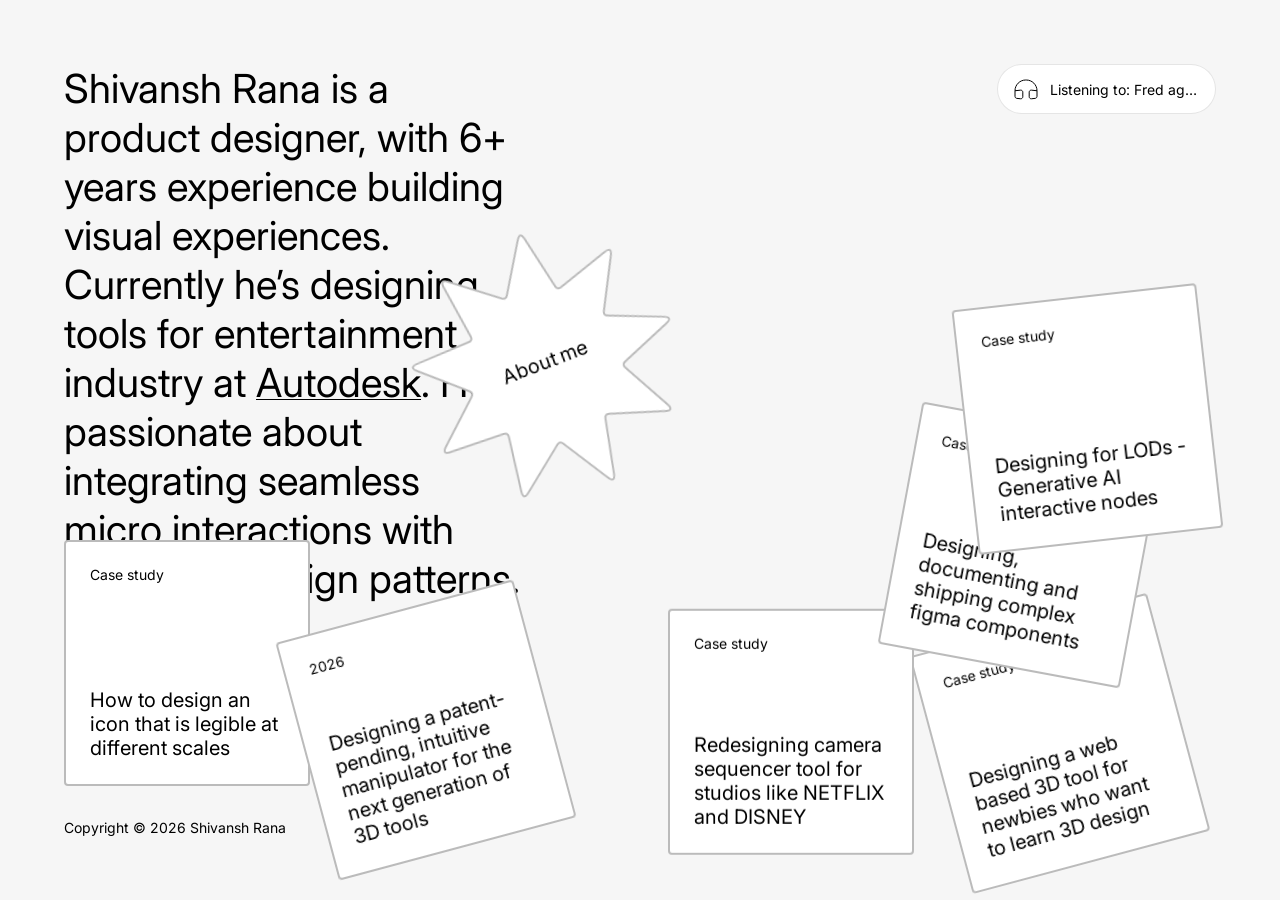
==== commit 9bc165bf: "Tighten section heading to body copy gap to 8px Keep 32px stack spacing elsewhere; only the paragrap" ====
--- a/index.html
+++ b/index.html
@@ -14,7 +14,7 @@
       rel="stylesheet"
     />
     <link rel="stylesheet" href="./styles.css?v=103" />
-    <link rel="stylesheet" href="./detail.css?v=133" />
+    <link rel="stylesheet" href="./detail.css?v=137" />
     <link rel="stylesheet" href="./about.css?v=97" />
     <script type="importmap">
       {
@@ -779,9 +779,9 @@
     <script src="./scene-scale.js?v=63" defer></script>
     <script src="./sticky-notes.js?v=92" defer></script>
     <script src="./detail-scale.js?v=23" defer></script>
-    <script src="./detail.js?v=52" defer></script>
+    <script src="./detail.js?v=54" defer></script>
     <script src="./detail-nav.js?v=66" defer></script>
-    <script src="./sticky-theme.js?v=90" defer></script>
+    <script src="./sticky-theme.js?v=91" defer></script>
     <script src="./patent-cube.js?v=63" defer></script>
     <script type="module" src="./patent-gltf-embed.js?v=63"></script>
     <script src="./live-reload.js?v=64" defer></script>
--- a/detail.css
+++ b/detail.css
@@ -314,8 +314,8 @@
     font-size: var(--detail-fs-title-max) !important;
   }
 
-  body.detail--mobile-mini-title .detail__mini-title,
-  body.about-view.detail--mobile-mini-title .detail__mini-title {
+  body.detail--mobile-mini-title-animate.detail--mobile-mini-title .detail__mini-title,
+  body.about-view.detail--mobile-mini-title-animate.detail--mobile-mini-title .detail__mini-title {
     animation: none;
   }
 }
@@ -570,10 +570,18 @@
 .detail__section {
   display: flex;
   flex-direction: column;
-  gap: var(--detail-stack-gap);
   align-items: flex-start;
   width: 100%;
   max-width: none;
+  gap: 0;
+}
+
+.detail__section > * + * {
+  margin-top: var(--detail-stack-gap);
+}
+
+.detail__section-heading + .detail__section-body {
+  margin-top: 8px;
 }
 
 .detail__section-body {
@@ -628,37 +636,6 @@
   padding-left: 1.35rem;
 }
 
-.detail__problem-images {
-  display: flex;
-  flex-direction: column;
-  gap: 16px;
-  width: 100%;
-  max-width: none;
-  margin: 0;
-}
-
-.detail__problem-images-row {
-  display: grid;
-  grid-template-columns: minmax(0, 361fr) minmax(0, 430fr);
-  gap: 16px;
-}
-
-.detail__problem-image {
-  margin: 0;
-  border-radius: 4px;
-  overflow: hidden;
-  box-shadow:
-    0 0 0 1px rgba(0, 0, 0, 0.2),
-    0 0 2px rgba(0, 0, 0, 0.08),
-    0 2px 6px rgba(0, 0, 0, 0.1);
-}
-
-.detail__problem-image img {
-  display: block;
-  width: 100%;
-  height: auto;
-}
-
 .detail__split {
   display: flex;
   flex-direction: row;
@@ -702,7 +679,8 @@
 .detail__precision-gizmo-image,
 .detail__precision-scale-image,
 .detail__handoff-image,
-.detail__hitbox-image {
+.detail__hitbox-image,
+.detail__problem-image {
   margin: 0;
 }
 
@@ -736,10 +714,6 @@
 }
 
 @media (max-width: 520px) {
-  .detail__problem-images-row {
-    grid-template-columns: 1fr;
-  }
-
   .detail__split {
     flex-direction: column;
   }
@@ -888,6 +862,11 @@
   body.detail--mobile-mini-title .detail__mini-title,
   body.about-view.detail--mobile-mini-title .detail__mini-title {
     pointer-events: auto;
+    transform: translateY(0);
+  }
+
+  body.detail--mobile-mini-title-animate.detail--mobile-mini-title .detail__mini-title,
+  body.about-view.detail--mobile-mini-title-animate.detail--mobile-mini-title .detail__mini-title {
     animation: detail-mini-title-slide-in 320ms cubic-bezier(0.22, 1, 0.32, 1) forwards;
   }
 
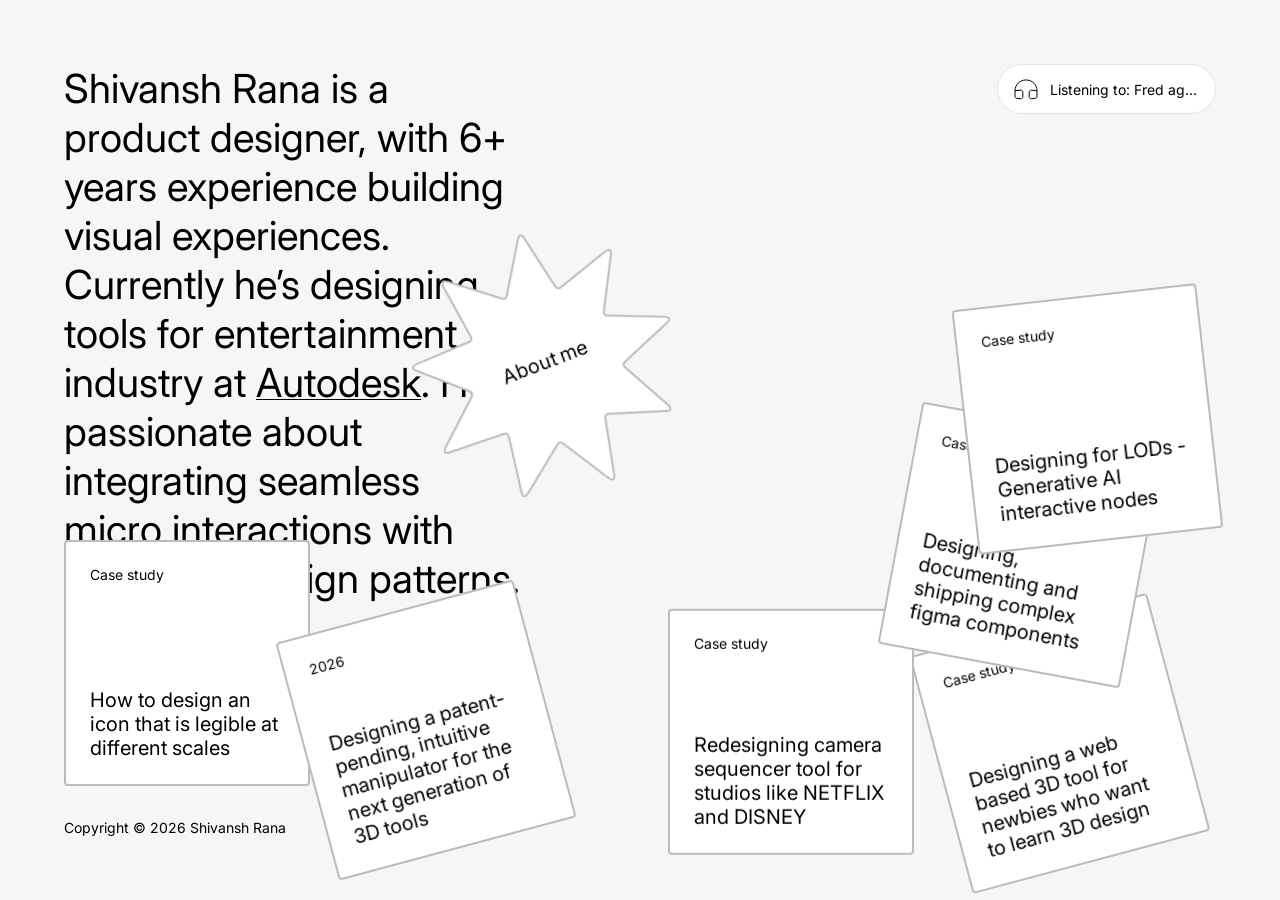
==== commit 0154715a: "Fix inflated scroll dead space on large case study screens. Edge bleeds were sizing from body.scroll" ====
--- a/index.html
+++ b/index.html
@@ -14,7 +14,7 @@
       rel="stylesheet"
     />
     <link rel="stylesheet" href="./styles.css?v=103" />
-    <link rel="stylesheet" href="./detail.css?v=137" />
+    <link rel="stylesheet" href="./detail.css?v=139" />
     <link rel="stylesheet" href="./about.css?v=97" />
     <script type="importmap">
       {
@@ -778,7 +778,7 @@
     <script src="./cursor.js?v=63" defer></script>
     <script src="./scene-scale.js?v=63" defer></script>
     <script src="./sticky-notes.js?v=92" defer></script>
-    <script src="./detail-scale.js?v=23" defer></script>
+    <script src="./detail-scale.js?v=24" defer></script>
     <script src="./detail.js?v=54" defer></script>
     <script src="./detail-nav.js?v=66" defer></script>
     <script src="./sticky-theme.js?v=91" defer></script>
--- a/detail.css
+++ b/detail.css
@@ -11,7 +11,7 @@
 body.detail,
 body.about-view.detail {
   font-family: var(--font);
-  overflow-x: visible;
+  overflow-x: hidden;
   overflow-y: auto;
   position: relative;
   background: #f6f6f6;
@@ -75,10 +75,14 @@
 @media (min-width: 1440px) and (min-height: 1024px) {
   .detail-stage {
     width: 100%;
+    max-width: 100%;
+    overflow-x: hidden;
   }
 
   .detail-layout {
     width: 100%;
+    max-width: 100%;
+    overflow-x: hidden;
     grid-template-columns: max-content minmax(0, 1fr);
     zoom: var(--detail-scale, 1);
   }
@@ -212,6 +216,7 @@
     grid-row: 1;
     width: 100%;
     min-width: 0;
+    overflow-x: hidden;
     --detail-rail-pad-x: 64px;
     padding: 64px var(--detail-rail-pad-x) 80px;
   }
@@ -561,6 +566,7 @@
   gap: var(--detail-stack-gap);
   width: 100%;
   min-width: 0;
+  overflow-x: hidden;
   box-sizing: border-box;
   background: #ffffff;
   padding: 64px var(--detail-rail-pad-x) 80px;
@@ -582,6 +588,13 @@
 
 .detail__section-heading + .detail__section-body {
   margin-top: 8px;
+}
+
+.detail__section-body + .detail__figure,
+.detail__section-body + .detail__media,
+p.detail__section-body + .detail__figure,
+p.detail__section-body + .detail__media {
+  margin-top: var(--detail-stack-gap);
 }
 
 .detail__section-body {
@@ -657,7 +670,8 @@
 }
 
 .detail__figure {
-  margin: 0;
+  margin-inline: 0;
+  margin-bottom: 0;
   width: 100%;
   max-width: none;
   line-height: 0;
@@ -681,13 +695,15 @@
 .detail__handoff-image,
 .detail__hitbox-image,
 .detail__problem-image {
-  margin: 0;
+  margin-inline: 0;
+  margin-bottom: 0;
 }
 
 .detail__media {
   width: 100%;
   max-width: 100%;
-  margin: 0;
+  margin-inline: 0;
+  margin-bottom: 0;
   min-height: min(408px, 50vh);
   background: #0d0d0d;
 }
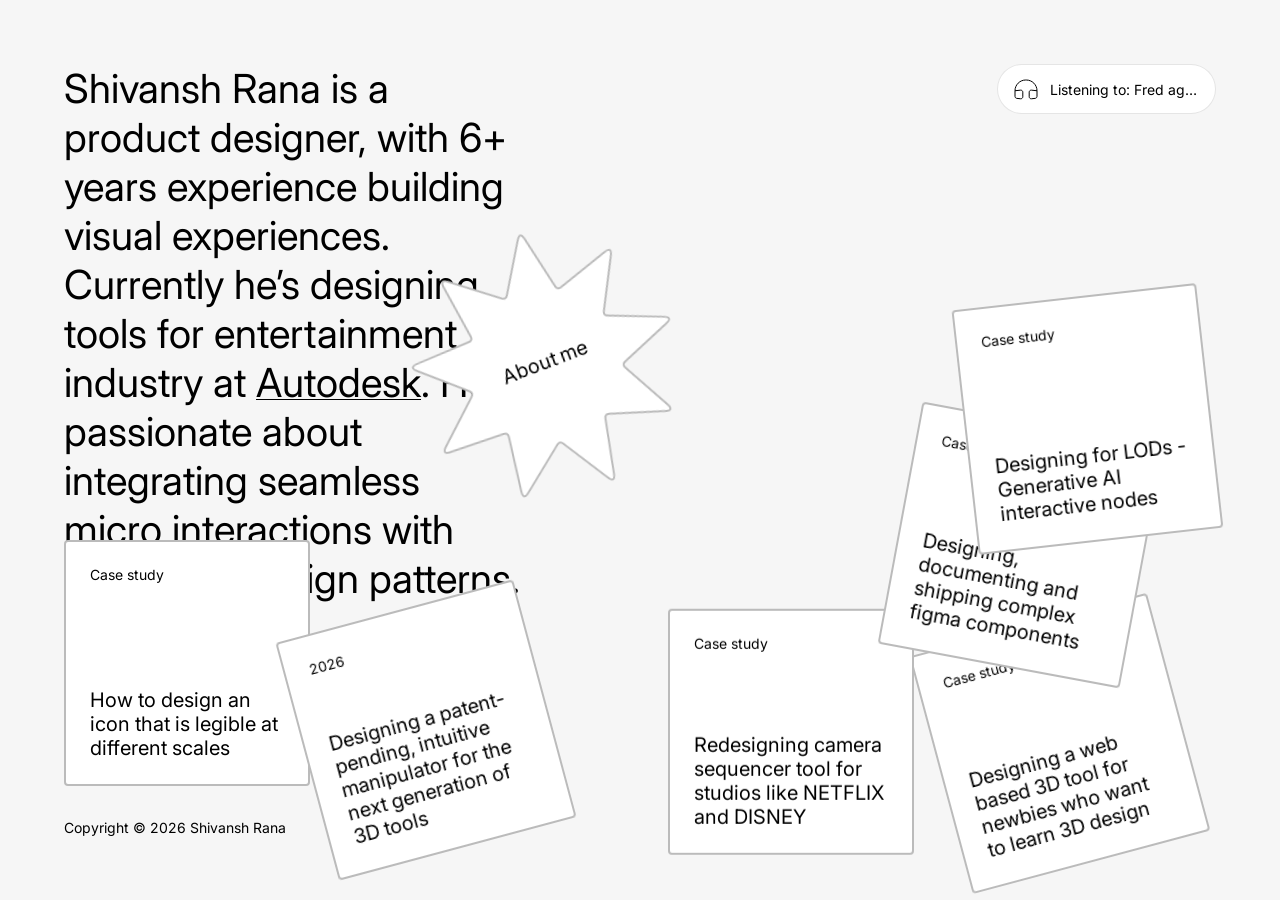
==== commit 09a51e38: "Bust CSS cache and restore star dog hover for pointer devices. Bump styles.css query param so GitHub" ====
--- a/index.html
+++ b/index.html
@@ -13,7 +13,7 @@
       href="https://fonts.googleapis.com/css2?family=Inter:wght@400;500;600;700&display=swap"
       rel="stylesheet"
     />
-    <link rel="stylesheet" href="./styles.css?v=103" />
+    <link rel="stylesheet" href="./styles.css?v=104" />
     <link rel="stylesheet" href="./detail.css?v=139" />
     <link rel="stylesheet" href="./about.css?v=97" />
     <script type="importmap">
--- a/styles.css
+++ b/styles.css
@@ -748,17 +748,37 @@
   outline-color: var(--sticky-selected-ink);
 }
 
-.sticky--star.sticky--dragging .sticky-star__dog-stack {
+.sticky--star:hover .sticky-star__dog-stack,
+.sticky--star.sticky--dragging .sticky-star__dog-stack,
+.sticky--star:focus-visible .sticky-star__dog-stack {
   opacity: 1;
   transform: translate(0, 0);
 }
 
+.sticky--star:hover .sticky-star__dog--default,
 .sticky--star.sticky--dragging .sticky-star__dog--default {
   opacity: 0;
 }
 
+.sticky--star:hover .sticky-star__dog--smile,
 .sticky--star.sticky--dragging .sticky-star__dog--smile {
   opacity: 1;
+}
+
+/* Touch: no hover — dog only while dragging (overrides stuck :hover after tap). */
+@media (hover: none) {
+  .sticky--star:not(.sticky--dragging) .sticky-star__dog-stack {
+    opacity: 0;
+    transform: translate(12px, -12px);
+  }
+
+  .sticky--star:not(.sticky--dragging) .sticky-star__dog--default {
+    opacity: 1;
+  }
+
+  .sticky--star:not(.sticky--dragging) .sticky-star__dog--smile {
+    opacity: 0;
+  }
 }
 
 @media (prefers-reduced-motion: reduce) {
